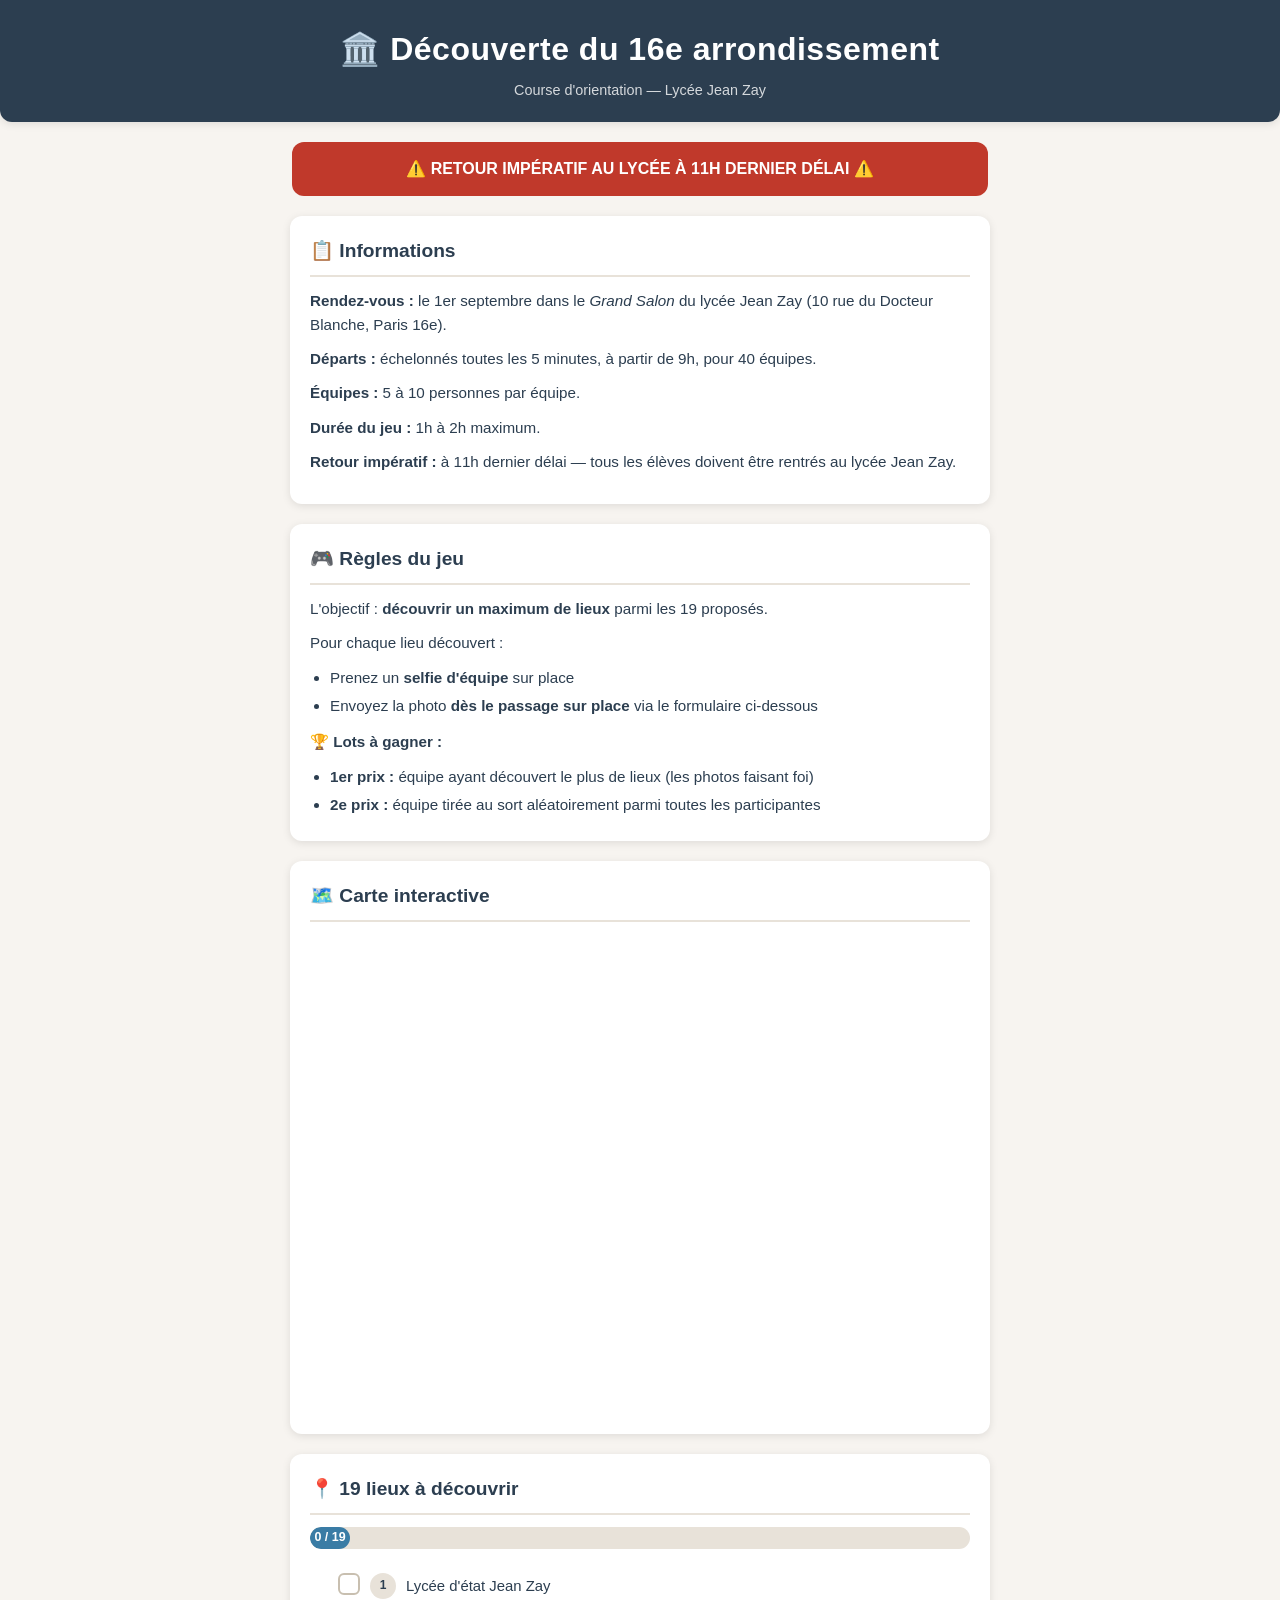
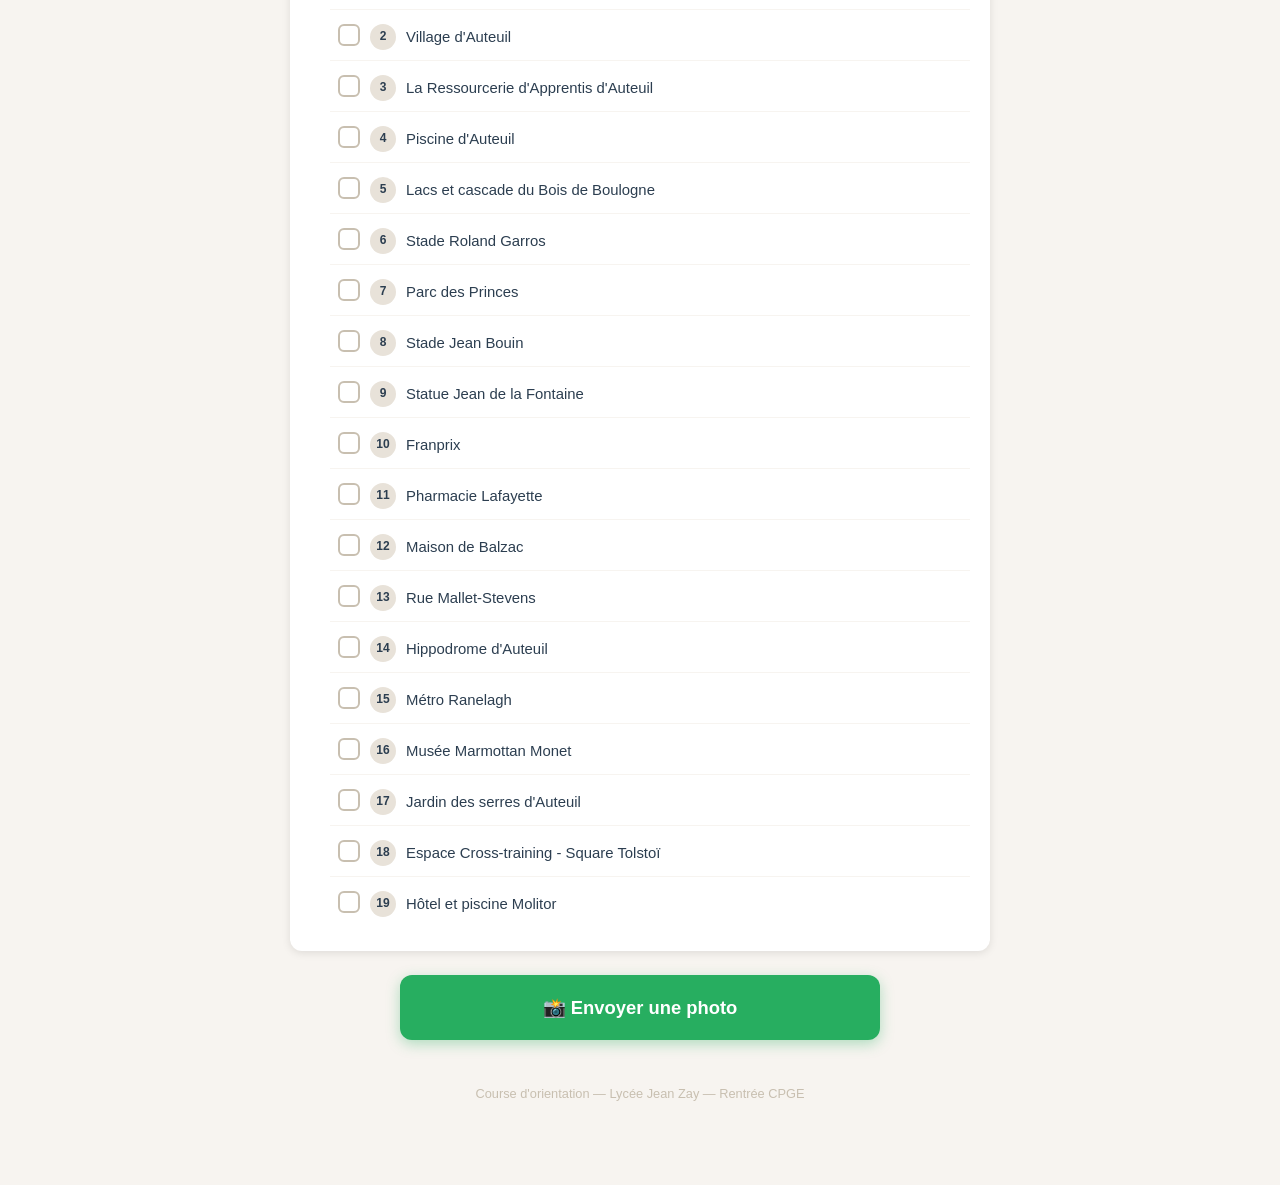
==== index.html @ e7075c22 "Add files via upload" ====
<!DOCTYPE html>
<html lang="fr">
<head>
  <meta charset="UTF-8" />
  <meta name="viewport" content="width=device-width, initial-scale=1.0" />
  <meta name="theme-color" content="#2c3e50" />
  <meta name="description" content="Course d'orientation — Découverte du 16e arrondissement de Paris" />
  <title>Découverte du 16e arrondissement</title>
  <link rel="manifest" href="manifest.json" />
  <link rel="apple-touch-icon" href="icon.png" />
  <style>
    :root {
      --stone: #e8e2d9;
      --stone-light: #f7f4f0;
      --stone-dark: #c8bfb0;
      --blue: #2c3e50;
      --blue-light: #4a6278;
      --accent: #3a7ca5;
      --white: #ffffff;
      --danger: #c0392b;
      --success: #27ae60;
      --shadow: 0 2px 8px rgba(0,0,0,0.10);
      --radius: 12px;
    }
    * { box-sizing: border-box; margin: 0; padding: 0; }
    body {
      font-family: 'Segoe UI', 'Helvetica Neue', Arial, sans-serif;
      background: var(--stone-light);
      color: var(--blue);
      line-height: 1.6;
      padding-bottom: 60px;
    }

    /* ── HEADER ── */
    header {
      background: var(--blue);
      color: var(--white);
      padding: 24px 20px 20px;
      text-align: center;
      border-radius: 0 0 var(--radius) var(--radius);
      box-shadow: var(--shadow);
    }
    header h1 {
      font-size: 1.6rem;
      font-weight: 700;
      letter-spacing: 0.5px;
    }
    header p {
      font-size: 0.9rem;
      opacity: 0.8;
      margin-top: 4px;
    }

    /* ── ALERT BANNER ── */
    .alert {
      background: var(--danger);
      color: var(--white);
      text-align: center;
      font-weight: 700;
      font-size: 1rem;
      padding: 14px 16px;
      margin: 16px 12px;
      border-radius: var(--radius);
      animation: pulse 2s ease-in-out infinite;
    }
    @keyframes pulse {
      0%, 100% { opacity: 1; }
      50% { opacity: 0.85; }
    }

    /* ── SECTIONS ── */
    .section {
      background: var(--white);
      margin: 16px 12px;
      padding: 20px;
      border-radius: var(--radius);
      box-shadow: var(--shadow);
    }
    .section h2 {
      font-size: 1.2rem;
      color: var(--blue);
      margin-bottom: 12px;
      padding-bottom: 8px;
      border-bottom: 2px solid var(--stone);
    }
    .section p { margin-bottom: 10px; font-size: 0.95rem; }
    .section ul { padding-left: 20px; }
    .section ul li { margin-bottom: 4px; font-size: 0.95rem; }

    /* ── MAP ── */
    .map-container {
      width: 100%;
      border-radius: var(--radius);
      overflow: hidden;
      margin-top: 4px;
    }
    .map-container iframe {
      width: 100%;
      height: 400px;
      border: none;
      display: block;
    }

    /* ── CHECKLIST ── */
    .progress-bar-wrap {
      background: var(--stone);
      border-radius: 20px;
      height: 22px;
      margin-bottom: 14px;
      overflow: hidden;
    }
    .progress-bar-fill {
      background: var(--accent);
      height: 100%;
      border-radius: 20px;
      transition: width 0.4s ease;
      display: flex;
      align-items: center;
      justify-content: center;
      color: var(--white);
      font-size: 0.78rem;
      font-weight: 700;
      min-width: 40px;
    }
    .lieux-list {
      list-style: none;
      padding: 0;
    }
    .lieux-list li {
      display: flex;
      align-items: flex-start;
      gap: 10px;
      padding: 10px 8px;
      border-bottom: 1px solid var(--stone-light);
      cursor: pointer;
      transition: background 0.15s;
    }
    .lieux-list li:last-child { border-bottom: none; }
    .lieux-list li:hover { background: var(--stone-light); }
    .lieux-list li.checked span {
      text-decoration: line-through;
      color: #888;
    }
    .lieux-list li.checked .lieu-num {
      background: var(--accent);
      color: var(--white);
    }
    .lieu-checkbox {
      width: 22px;
      height: 22px;
      border-radius: 6px;
      border: 2px solid var(--stone-dark);
      flex-shrink: 0;
      display: flex;
      align-items: center;
      justify-content: center;
      font-size: 14px;
      background: var(--white);
      transition: all 0.15s;
    }
    .lieux-list li.checked .lieu-checkbox {
      background: var(--accent);
      border-color: var(--accent);
      color: var(--white);
    }
    .lieu-num {
      width: 26px;
      height: 26px;
      border-radius: 50%;
      background: var(--stone);
      color: var(--blue);
      font-size: 0.75rem;
      font-weight: 700;
      display: flex;
      align-items: center;
      justify-content: center;
      flex-shrink: 0;
      transition: all 0.15s;
    }
    .lieu-name {
      font-size: 0.93rem;
      line-height: 1.4;
      padding-top: 3px;
    }

    /* ── BOUTON ENVOI PHOTO ── */
    .btn-photo {
      display: block;
      width: 100%;
      max-width: 480px;
      margin: 24px auto;
      padding: 18px 24px;
      background: var(--success);
      color: var(--white);
      font-size: 1.15rem;
      font-weight: 700;
      border: none;
      border-radius: var(--radius);
      cursor: pointer;
      text-align: center;
      text-decoration: none;
      box-shadow: 0 4px 14px rgba(39, 174, 96, 0.35);
      transition: transform 0.15s, box-shadow 0.15s;
    }
    .btn-photo:hover {
      transform: translateY(-2px);
      box-shadow: 0 6px 18px rgba(39, 174, 96, 0.45);
    }
    .btn-photo:active { transform: translateY(0); }

    /* ── PWA INSTALL ── */
    #installBanner {
      display: none;
      background: var(--blue);
      color: var(--white);
      text-align: center;
      padding: 16px 20px;
      margin: 0 12px 16px;
      border-radius: var(--radius);
    }
    #installBanner p { font-size: 0.9rem; margin-bottom: 10px; }
    #installBtn {
      background: var(--accent);
      color: var(--white);
      border: none;
      padding: 10px 24px;
      border-radius: 8px;
      font-size: 0.95rem;
      font-weight: 600;
      cursor: pointer;
    }
    #dismissBtn {
      background: none;
      border: 1px solid rgba(255,255,255,0.4);
      color: rgba(255,255,255,0.8);
      padding: 10px 16px;
      border-radius: 8px;
      font-size: 0.85rem;
      cursor: pointer;
      margin-left: 8px;
    }

    /* ── FOOTER ── */
    footer {
      text-align: center;
      padding: 20px;
      font-size: 0.8rem;
      color: var(--stone-dark);
    }

    /* ── RESPONSIVE ── */
    @media (min-width: 600px) {
      header h1 { font-size: 2rem; }
      .map-container iframe { height: 480px; }
      .section { margin: 20px auto; max-width: 700px; }
      .alert { max-width: 696px; margin: 20px auto; }
      #installBanner { max-width: 696px; margin: 0 auto 20px; }
    }
  </style>
</head>
<body>

  <!-- HEADER -->
  <header>
    <h1>🏛️ Découverte du 16e arrondissement</h1>
    <p>Course d'orientation — Lycée Jean Zay</p>
  </header>

  <!-- ALERTE RETOUR -->
  <div class="alert">
    ⚠️ RETOUR IMPÉRATIF AU LYCÉE À 11H DERNIER DÉLAI ⚠️
  </div>

  <!-- INFORMATIONS -->
  <section class="section" id="infos">
    <h2>📋 Informations</h2>
    <p><strong>Rendez-vous :</strong> le 1er septembre dans le <em>Grand Salon</em> du lycée Jean Zay (10 rue du Docteur Blanche, Paris 16e).</p>
    <p><strong>Départs :</strong> échelonnés toutes les 5 minutes, à partir de 9h, pour 40 équipes.</p>
    <p><strong>Équipes :</strong> 5 à 10 personnes par équipe.</p>
    <p><strong>Durée du jeu :</strong> 1h à 2h maximum.</p>
    <p><strong>Retour impératif :</strong> à 11h dernier délai — tous les élèves doivent être rentrés au lycée Jean Zay.</p>
  </section>

  <!-- RÈGLES DU JEU -->
  <section class="section" id="regles">
    <h2>🎮 Règles du jeu</h2>
    <p>L'objectif : <strong>découvrir un maximum de lieux</strong> parmi les 19 proposés.</p>
    <p>Pour chaque lieu découvert :</p>
    <ul>
      <li>Prenez un <strong>selfie d'équipe</strong> sur place</li>
      <li>Envoyez la photo <strong>dès le passage sur place</strong> via le formulaire ci-dessous</li>
    </ul>
    <p style="margin-top:12px"><strong>🏆 Lots à gagner :</strong></p>
    <ul>
      <li><strong>1er prix :</strong> équipe ayant découvert le plus de lieux (les photos faisant foi)</li>
      <li><strong>2e prix :</strong> équipe tirée au sort aléatoirement parmi toutes les participantes</li>
    </ul>
  </section>

  <!-- CARTE INTERACTIVE -->
  <section class="section" id="carte">
    <h2>🗺️ Carte interactive</h2>
    <div class="map-container">
      <iframe
        src="https://www.google.com/maps/d/embed?mid=1vlNQYWHdgVHWTnkunxycut_ygynVxM8&ehbc=2E312F"
        loading="lazy"
        referrerpolicy="no-referrer-when-downgrade"
        title="Carte des lieux à découvrir dans le 16e arrondissement">
      </iframe>
    </div>
  </section>

  <!-- LISTE DES 19 LIEUX -->
  <section class="section" id="lieux">
    <h2>📍 19 lieux à découvrir</h2>
    <div class="progress-bar-wrap">
      <div class="progress-bar-fill" id="progressFill">0 / 19</div>
    </div>
    <ul class="lieux-list" id="lieuxList">
    </ul>
  </section>

  <!-- BOUTON ENVOI PHOTO -->
  <a class="btn-photo"
     href="https://forms.gle/akBav1dUErtmUffG8"
     target="_blank"
     rel="noopener noreferrer">
    📸 Envoyer une photo
  </a>

  <!-- BANNER INSTALLATION PWA -->
  <div id="installBanner">
    <p>📱 Installez cette application pour un accès rapide sur votre téléphone !</p>
    <button id="installBtn">Installer l'application</button>
    <button id="dismissBtn">Plus tard</button>
  </div>

  <!-- FOOTER -->
  <footer>
    Course d'orientation — Lycée Jean Zay — Rentrée CPGE
  </footer>

  <script>
    /* ── LISTE DES 19 LIEUX ── */
    const LIEUX = [
      "Lycée d'état Jean Zay",
      "Village d'Auteuil",
      "La Ressourcerie d'Apprentis d'Auteuil",
      "Piscine d'Auteuil",
      "Lacs et cascade du Bois de Boulogne",
      "Stade Roland Garros",
      "Parc des Princes",
      "Stade Jean Bouin",
      "Statue Jean de la Fontaine",
      "Franprix",
      "Pharmacie Lafayette",
      "Maison de Balzac",
      "Rue Mallet-Stevens",
      "Hippodrome d'Auteuil",
      "Métro Ranelagh",
      "Musée Marmottan Monet",
      "Jardin des serres d'Auteuil",
      "Espace Cross‑training - Square Tolstoï",
      "Hôtel et piscine Molitor"
    ];

    const STORAGE_KEY = "decouverte16e_checked";
    const MAX_LIEUX = LIEUX.length;

    /* ── RENDU INITIAL ── */
    function loadState() {
      let state;
      try { state = JSON.parse(localStorage.getItem(STORAGE_KEY) || "[]"); }
      catch { state = []; }
      if (!Array.isArray(state)) state = [];
      // s'assurer que le tableau a la bonne taille
      while (state.length < MAX_LIEUX) state.push(false);
      return state;
    }

    function saveState(state) {
      localStorage.setItem(STORAGE_KEY, JSON.stringify(state));
    }

    function renderList(state) {
      const list = document.getElementById("lieuxList");
      list.innerHTML = "";
      LIEUX.forEach((nom, i) => {
        const li = document.createElement("li");
        if (state[i]) li.classList.add("checked");
        li.innerHTML =
          `<div class="lieu-checkbox">${state[i] ? "✔" : ""}</div>` +
          `<div class="lieu-num">${i + 1}</div>` +
          `<span class="lieu-name">${nom}</span>`;
        li.addEventListener("click", () => toggleItem(i, state));
        list.appendChild(li);
      });
      updateProgress(state);
    }

    function toggleItem(index, state) {
      state[index] = !state[index];
      saveState(state);
      renderList(state);
    }

    function updateProgress(state) {
      const done = state.filter(Boolean).length;
      const pct  = (done / MAX_LIEUX * 100).toFixed(0);
      const fill = document.getElementById("progressFill");
      fill.style.width = pct + "%";
      fill.textContent  = done + " / " + MAX_LIEUX;
    }

    /* ── INIT ── */
    const state = loadState();
    renderList(state);

    /* ── SERVICE WORKER ── */
    if ("serviceWorker" in navigator) {
      navigator.serviceWorker
        .register("service-worker.js")
        .then(() => console.log("SW registered"))
        .catch(err => console.warn("SW registration failed:", err));
    }

    /* ── PWA INSTALL PROMPT ── */
    let deferredPrompt = null;
    const installBanner = document.getElementById("installBanner");
    const installBtn    = document.getElementById("installBtn");
    const dismissBtn    = document.getElementById("dismissBtn");

    window.addEventListener("beforeinstallprompt", (e) => {
      e.preventDefault();
      deferredPrompt = e;
      const dismissed = localStorage.getItem("pwa_install_dismissed");
      if (!dismissed) installBanner.style.display = "block";
    });

    installBtn.addEventListener("click", async () => {
      installBanner.style.display = "none";
      if (!deferredPrompt) return;
      deferredPrompt.prompt();
      const { outcome } = await deferredPrompt.userChoice;
      deferredPrompt = null;
    });

    dismissBtn.addEventListener("click", () => {
      installBanner.style.display = "none";
      localStorage.setItem("pwa_install_dismissed", "1");
    });

    window.addEventListener("appinstalled", () => {
      installBanner.style.display = "none";
      deferredPrompt = null;
    });
  </script>
</body>
</html>
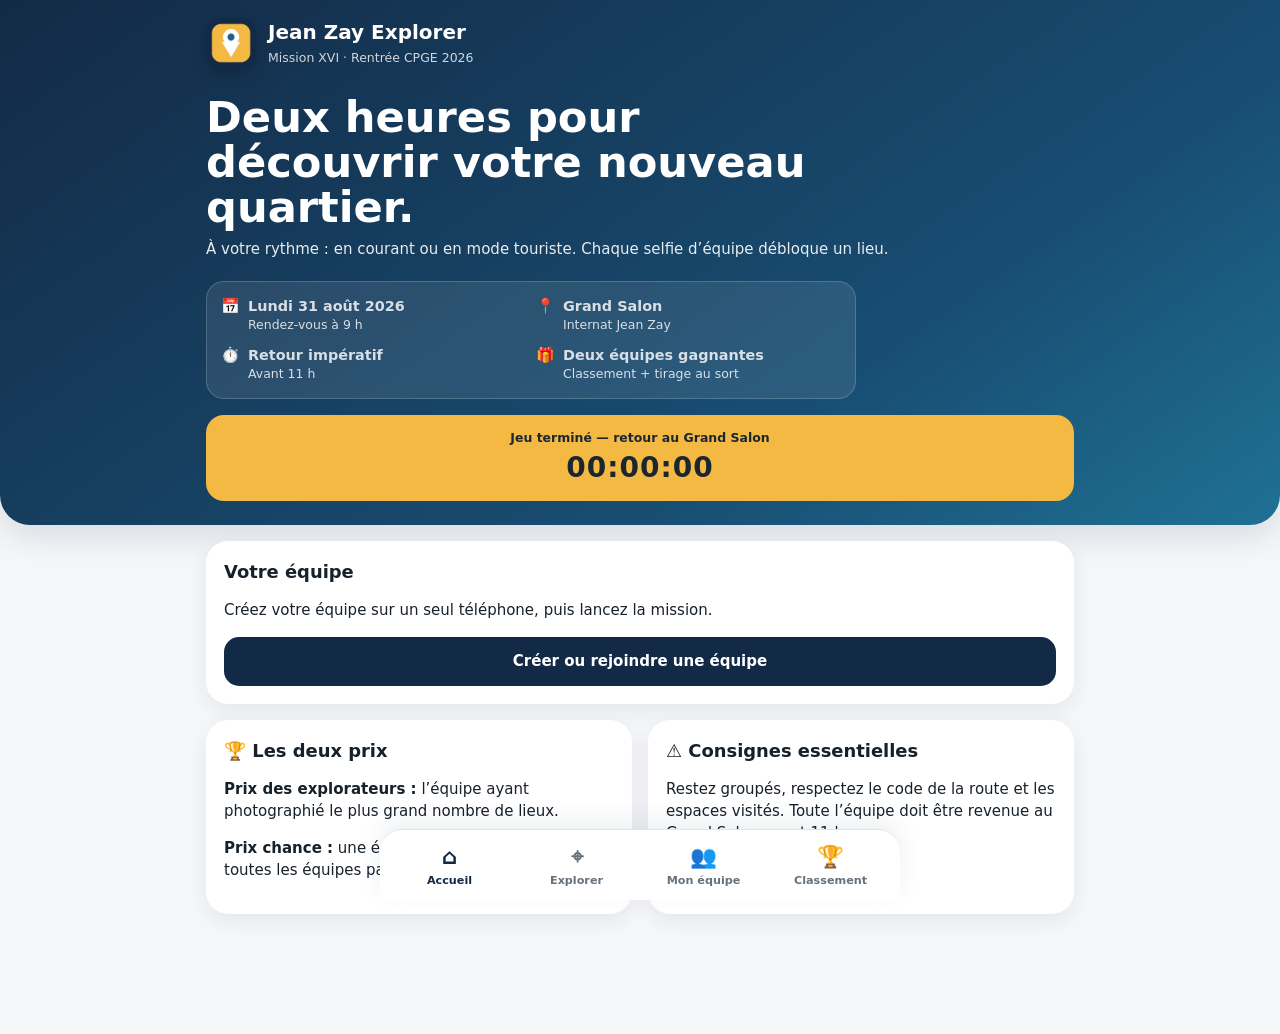
==== commit 55aea83b: "Add files via upload" ====
--- a/index.html
+++ b/index.html
@@ -1,459 +1,57 @@
-<!DOCTYPE html>
+<!doctype html>
 <html lang="fr">
 <head>
-  <meta charset="UTF-8" />
-  <meta name="viewport" content="width=device-width, initial-scale=1.0" />
-  <meta name="theme-color" content="#2c3e50" />
-  <meta name="description" content="Course d'orientation — Découverte du 16e arrondissement de Paris" />
-  <title>Découverte du 16e arrondissement</title>
-  <link rel="manifest" href="manifest.json" />
-  <link rel="apple-touch-icon" href="icon.png" />
-  <style>
-    :root {
-      --stone: #e8e2d9;
-      --stone-light: #f7f4f0;
-      --stone-dark: #c8bfb0;
-      --blue: #2c3e50;
-      --blue-light: #4a6278;
-      --accent: #3a7ca5;
-      --white: #ffffff;
-      --danger: #c0392b;
-      --success: #27ae60;
-      --shadow: 0 2px 8px rgba(0,0,0,0.10);
-      --radius: 12px;
-    }
-    * { box-sizing: border-box; margin: 0; padding: 0; }
-    body {
-      font-family: 'Segoe UI', 'Helvetica Neue', Arial, sans-serif;
-      background: var(--stone-light);
-      color: var(--blue);
-      line-height: 1.6;
-      padding-bottom: 60px;
-    }
-
-    /* ── HEADER ── */
-    header {
-      background: var(--blue);
-      color: var(--white);
-      padding: 24px 20px 20px;
-      text-align: center;
-      border-radius: 0 0 var(--radius) var(--radius);
-      box-shadow: var(--shadow);
-    }
-    header h1 {
-      font-size: 1.6rem;
-      font-weight: 700;
-      letter-spacing: 0.5px;
-    }
-    header p {
-      font-size: 0.9rem;
-      opacity: 0.8;
-      margin-top: 4px;
-    }
-
-    /* ── ALERT BANNER ── */
-    .alert {
-      background: var(--danger);
-      color: var(--white);
-      text-align: center;
-      font-weight: 700;
-      font-size: 1rem;
-      padding: 14px 16px;
-      margin: 16px 12px;
-      border-radius: var(--radius);
-      animation: pulse 2s ease-in-out infinite;
-    }
-    @keyframes pulse {
-      0%, 100% { opacity: 1; }
-      50% { opacity: 0.85; }
-    }
-
-    /* ── SECTIONS ── */
-    .section {
-      background: var(--white);
-      margin: 16px 12px;
-      padding: 20px;
-      border-radius: var(--radius);
-      box-shadow: var(--shadow);
-    }
-    .section h2 {
-      font-size: 1.2rem;
-      color: var(--blue);
-      margin-bottom: 12px;
-      padding-bottom: 8px;
-      border-bottom: 2px solid var(--stone);
-    }
-    .section p { margin-bottom: 10px; font-size: 0.95rem; }
-    .section ul { padding-left: 20px; }
-    .section ul li { margin-bottom: 4px; font-size: 0.95rem; }
-
-    /* ── MAP ── */
-    .map-container {
-      width: 100%;
-      border-radius: var(--radius);
-      overflow: hidden;
-      margin-top: 4px;
-    }
-    .map-container iframe {
-      width: 100%;
-      height: 400px;
-      border: none;
-      display: block;
-    }
-
-    /* ── CHECKLIST ── */
-    .progress-bar-wrap {
-      background: var(--stone);
-      border-radius: 20px;
-      height: 22px;
-      margin-bottom: 14px;
-      overflow: hidden;
-    }
-    .progress-bar-fill {
-      background: var(--accent);
-      height: 100%;
-      border-radius: 20px;
-      transition: width 0.4s ease;
-      display: flex;
-      align-items: center;
-      justify-content: center;
-      color: var(--white);
-      font-size: 0.78rem;
-      font-weight: 700;
-      min-width: 40px;
-    }
-    .lieux-list {
-      list-style: none;
-      padding: 0;
-    }
-    .lieux-list li {
-      display: flex;
-      align-items: flex-start;
-      gap: 10px;
-      padding: 10px 8px;
-      border-bottom: 1px solid var(--stone-light);
-      cursor: pointer;
-      transition: background 0.15s;
-    }
-    .lieux-list li:last-child { border-bottom: none; }
-    .lieux-list li:hover { background: var(--stone-light); }
-    .lieux-list li.checked span {
-      text-decoration: line-through;
-      color: #888;
-    }
-    .lieux-list li.checked .lieu-num {
-      background: var(--accent);
-      color: var(--white);
-    }
-    .lieu-checkbox {
-      width: 22px;
-      height: 22px;
-      border-radius: 6px;
-      border: 2px solid var(--stone-dark);
-      flex-shrink: 0;
-      display: flex;
-      align-items: center;
-      justify-content: center;
-      font-size: 14px;
-      background: var(--white);
-      transition: all 0.15s;
-    }
-    .lieux-list li.checked .lieu-checkbox {
-      background: var(--accent);
-      border-color: var(--accent);
-      color: var(--white);
-    }
-    .lieu-num {
-      width: 26px;
-      height: 26px;
-      border-radius: 50%;
-      background: var(--stone);
-      color: var(--blue);
-      font-size: 0.75rem;
-      font-weight: 700;
-      display: flex;
-      align-items: center;
-      justify-content: center;
-      flex-shrink: 0;
-      transition: all 0.15s;
-    }
-    .lieu-name {
-      font-size: 0.93rem;
-      line-height: 1.4;
-      padding-top: 3px;
-    }
-
-    /* ── BOUTON ENVOI PHOTO ── */
-    .btn-photo {
-      display: block;
-      width: 100%;
-      max-width: 480px;
-      margin: 24px auto;
-      padding: 18px 24px;
-      background: var(--success);
-      color: var(--white);
-      font-size: 1.15rem;
-      font-weight: 700;
-      border: none;
-      border-radius: var(--radius);
-      cursor: pointer;
-      text-align: center;
-      text-decoration: none;
-      box-shadow: 0 4px 14px rgba(39, 174, 96, 0.35);
-      transition: transform 0.15s, box-shadow 0.15s;
-    }
-    .btn-photo:hover {
-      transform: translateY(-2px);
-      box-shadow: 0 6px 18px rgba(39, 174, 96, 0.45);
-    }
-    .btn-photo:active { transform: translateY(0); }
-
-    /* ── PWA INSTALL ── */
-    #installBanner {
-      display: none;
-      background: var(--blue);
-      color: var(--white);
-      text-align: center;
-      padding: 16px 20px;
-      margin: 0 12px 16px;
-      border-radius: var(--radius);
-    }
-    #installBanner p { font-size: 0.9rem; margin-bottom: 10px; }
-    #installBtn {
-      background: var(--accent);
-      color: var(--white);
-      border: none;
-      padding: 10px 24px;
-      border-radius: 8px;
-      font-size: 0.95rem;
-      font-weight: 600;
-      cursor: pointer;
-    }
-    #dismissBtn {
-      background: none;
-      border: 1px solid rgba(255,255,255,0.4);
-      color: rgba(255,255,255,0.8);
-      padding: 10px 16px;
-      border-radius: 8px;
-      font-size: 0.85rem;
-      cursor: pointer;
-      margin-left: 8px;
-    }
-
-    /* ── FOOTER ── */
-    footer {
-      text-align: center;
-      padding: 20px;
-      font-size: 0.8rem;
-      color: var(--stone-dark);
-    }
-
-    /* ── RESPONSIVE ── */
-    @media (min-width: 600px) {
-      header h1 { font-size: 2rem; }
-      .map-container iframe { height: 480px; }
-      .section { margin: 20px auto; max-width: 700px; }
-      .alert { max-width: 696px; margin: 20px auto; }
-      #installBanner { max-width: 696px; margin: 0 auto 20px; }
-    }
-  </style>
-</head>
+<meta charset="utf-8"><meta name="viewport" content="width=device-width,initial-scale=1,viewport-fit=cover">
+<meta name="theme-color" content="#132a46"><meta name="description" content="Jean Zay Explorer — découverte ludique du 16e arrondissement">
+<link rel="manifest" href="manifest.json"><link rel="apple-touch-icon" href="icon-512.png">
+<title>Jean Zay Explorer</title>
+<style>
+:root{--navy:#132a46;--blue:#1f5f8b;--sky:#e9f5fb;--gold:#f4b942;--coral:#ef6f5e;--green:#28a879;--ink:#17212b;--muted:#65717d;--paper:#f6f7f9;--white:#fff;--line:#dfe5eb;--shadow:0 12px 35px rgba(19,42,70,.13);--r:22px}*{box-sizing:border-box}html{scroll-behavior:smooth}body{margin:0;background:var(--paper);color:var(--ink);font:15px/1.45 system-ui,-apple-system,BlinkMacSystemFont,"Segoe UI",sans-serif;padding-bottom:88px}button,input,select{font:inherit}button{cursor:pointer}.hero{background:linear-gradient(145deg,var(--navy),#184d72 68%,#1f7194);color:#fff;padding:calc(18px + env(safe-area-inset-top)) 18px 24px;border-radius:0 0 30px 30px;box-shadow:var(--shadow)}.brand{display:flex;align-items:center;gap:12px}.brand img{width:50px;height:50px;border-radius:15px;box-shadow:0 6px 16px #0003}.brand h1{font-size:1.25rem;margin:0}.brand small{opacity:.8}.hero h2{font-size:2rem;line-height:1.05;margin:26px 0 8px;max-width:600px}.hero p{margin:0;opacity:.9}.event{margin-top:20px;background:#ffffff17;border:1px solid #ffffff2d;border-radius:18px;padding:14px;display:grid;grid-template-columns:1fr 1fr;gap:10px}.event div{display:flex;gap:8px;align-items:flex-start}.event b{display:block;font-size:.9rem}.event span{font-size:.78rem;opacity:.82}.countdown{margin:16px 0 0;background:var(--gold);color:#1c2630;border-radius:18px;padding:12px 16px;text-align:center}.countdown strong{display:block;font-size:1.75rem;letter-spacing:1px}.countdown small{font-weight:700}.wrap{max-width:900px;margin:auto;padding:16px}.card{background:var(--white);border-radius:var(--r);box-shadow:0 7px 22px rgba(19,42,70,.08);padding:18px;margin:0 0 16px}.card h3{margin:0 0 12px;font-size:1.12rem}.grid2{display:grid;grid-template-columns:1fr 1fr;gap:10px}.stat{background:var(--sky);border-radius:17px;padding:13px}.stat b{display:block;font-size:1.45rem;color:var(--navy)}.stat span{font-size:.78rem;color:var(--muted)}.primary,.secondary,.danger{border:0;border-radius:15px;padding:14px 17px;font-weight:800}.primary{background:var(--navy);color:#fff}.secondary{background:var(--sky);color:var(--navy)}.danger{background:#fff0ed;color:#b43d31}.wide{width:100%}.actions{display:grid;grid-template-columns:1fr 1fr;gap:10px;margin-top:13px}.progress{height:12px;background:#e8edf1;border-radius:999px;overflow:hidden}.progress span{display:block;height:100%;background:linear-gradient(90deg,var(--green),#63c59d);width:0;transition:.3s}.mode-pill{display:inline-flex;padding:5px 9px;background:#ffffff20;border-radius:999px;font-size:.75rem;font-weight:800}.section-title{display:flex;justify-content:space-between;align-items:end;margin:6px 2px 12px}.section-title h2{margin:0;font-size:1.35rem}.section-title span{color:var(--muted);font-size:.82rem}.filters{display:flex;gap:8px;overflow:auto;padding-bottom:8px}.chip{border:1px solid var(--line);background:#fff;border-radius:999px;padding:8px 12px;white-space:nowrap}.chip.active{background:var(--navy);color:#fff;border-color:var(--navy)}.place{background:#fff;border-radius:19px;padding:14px;margin-bottom:10px;border:1px solid #edf0f3;display:grid;grid-template-columns:44px 1fr auto;gap:11px;align-items:center}.place.done{border-color:#97d9bf;background:#f4fcf8}.place .emoji{width:44px;height:44px;border-radius:14px;background:var(--sky);display:grid;place-items:center;font-size:1.4rem}.place h4{margin:0 0 3px}.place p{margin:0;color:var(--muted);font-size:.8rem}.place .status{font-size:.72rem;font-weight:800;color:var(--green)}.place button{border:0;background:var(--navy);color:#fff;border-radius:12px;padding:9px 11px;font-weight:800}.map{width:100%;height:340px;border:0;border-radius:18px}.ranking{counter-reset:rank}.rank{display:grid;grid-template-columns:34px 1fr auto;gap:10px;align-items:center;padding:11px 0;border-bottom:1px solid var(--line)}.rank:before{counter-increment:rank;content:counter(rank);display:grid;place-items:center;width:30px;height:30px;border-radius:50%;background:var(--sky);font-weight:900}.rank:nth-child(1):before{content:'🥇';background:#fff2c9}.rank:nth-child(2):before{content:'🥈'}.rank:nth-child(3):before{content:'🥉'}.rank b{display:block}.rank span{font-size:.78rem;color:var(--muted)}.rank strong{color:var(--navy)}.nav{position:fixed;z-index:30;bottom:0;left:0;right:0;background:#fff;border-top:1px solid var(--line);display:grid;grid-template-columns:repeat(4,1fr);padding:7px 6px calc(7px + env(safe-area-inset-bottom));box-shadow:0 -8px 25px #142a4612}.nav button{border:0;background:none;color:var(--muted);font-size:.7rem;font-weight:800;padding:4px}.nav button i{display:block;font-style:normal;font-size:1.35rem}.nav button.active{color:var(--navy)}.page{display:none}.page.active{display:block}.modal{position:fixed;z-index:50;inset:0;background:#071627bb;padding:20px;display:none;align-items:center;justify-content:center}.modal.open{display:flex}.modal-box{background:#fff;border-radius:24px;padding:20px;width:min(100%,520px);max-height:90vh;overflow:auto}.modal-box h3{margin-top:0}.field{margin-bottom:13px}.field label{display:block;font-weight:800;margin-bottom:6px}.field input,.field select{width:100%;border:1px solid var(--line);border-radius:13px;padding:13px;background:#fff}.mode-select{display:grid;grid-template-columns:1fr 1fr;gap:10px}.mode-option{border:2px solid var(--line);border-radius:16px;padding:13px;text-align:center}.mode-option.selected{border-color:var(--blue);background:var(--sky)}.preview{width:100%;max-height:240px;object-fit:cover;border-radius:16px;display:none;margin:10px 0}.notice{background:#fff8dc;border-left:4px solid var(--gold);padding:11px;border-radius:10px;font-size:.82rem}.toast{position:fixed;z-index:80;left:50%;bottom:94px;transform:translateX(-50%) translateY(20px);background:var(--navy);color:#fff;padding:12px 18px;border-radius:999px;opacity:0;pointer-events:none;transition:.25s;white-space:nowrap}.toast.show{opacity:1;transform:translateX(-50%) translateY(0)}.hidden{display:none!important}.admin-row{display:grid;grid-template-columns:1fr auto;gap:8px;padding:10px 0;border-bottom:1px solid var(--line)}.admin-row small{display:block;color:var(--muted)}@media(min-width:720px){.hero{padding-left:calc((100vw - 900px)/2 + 16px);padding-right:calc((100vw - 900px)/2 + 16px)}.hero h2{font-size:2.7rem}.event{max-width:650px}.desktop-columns{display:grid;grid-template-columns:1fr 1fr;gap:16px}.nav{left:50%;right:auto;transform:translateX(-50%);width:520px;border-radius:22px 22px 0 0}}
+</style></head>
 <body>
-
-  <!-- HEADER -->
-  <header>
-    <h1>🏛️ Découverte du 16e arrondissement</h1>
-    <p>Course d'orientation — Lycée Jean Zay</p>
-  </header>
-
-  <!-- ALERTE RETOUR -->
-  <div class="alert">
-    ⚠️ RETOUR IMPÉRATIF AU LYCÉE À 11H DERNIER DÉLAI ⚠️
-  </div>
-
-  <!-- INFORMATIONS -->
-  <section class="section" id="infos">
-    <h2>📋 Informations</h2>
-    <p><strong>Rendez-vous :</strong> le 1er septembre dans le <em>Grand Salon</em> du lycée Jean Zay (10 rue du Docteur Blanche, Paris 16e).</p>
-    <p><strong>Départs :</strong> échelonnés toutes les 5 minutes, à partir de 9h, pour 40 équipes.</p>
-    <p><strong>Équipes :</strong> 5 à 10 personnes par équipe.</p>
-    <p><strong>Durée du jeu :</strong> 1h à 2h maximum.</p>
-    <p><strong>Retour impératif :</strong> à 11h dernier délai — tous les élèves doivent être rentrés au lycée Jean Zay.</p>
-  </section>
-
-  <!-- RÈGLES DU JEU -->
-  <section class="section" id="regles">
-    <h2>🎮 Règles du jeu</h2>
-    <p>L'objectif : <strong>découvrir un maximum de lieux</strong> parmi les 19 proposés.</p>
-    <p>Pour chaque lieu découvert :</p>
-    <ul>
-      <li>Prenez un <strong>selfie d'équipe</strong> sur place</li>
-      <li>Envoyez la photo <strong>dès le passage sur place</strong> via le formulaire ci-dessous</li>
-    </ul>
-    <p style="margin-top:12px"><strong>🏆 Lots à gagner :</strong></p>
-    <ul>
-      <li><strong>1er prix :</strong> équipe ayant découvert le plus de lieux (les photos faisant foi)</li>
-      <li><strong>2e prix :</strong> équipe tirée au sort aléatoirement parmi toutes les participantes</li>
-    </ul>
-  </section>
-
-  <!-- CARTE INTERACTIVE -->
-  <section class="section" id="carte">
-    <h2>🗺️ Carte interactive</h2>
-    <div class="map-container">
-      <iframe
-        src="https://www.google.com/maps/d/embed?mid=1vlNQYWHdgVHWTnkunxycut_ygynVxM8&ehbc=2E312F"
-        loading="lazy"
-        referrerpolicy="no-referrer-when-downgrade"
-        title="Carte des lieux à découvrir dans le 16e arrondissement">
-      </iframe>
-    </div>
-  </section>
-
-  <!-- LISTE DES 19 LIEUX -->
-  <section class="section" id="lieux">
-    <h2>📍 19 lieux à découvrir</h2>
-    <div class="progress-bar-wrap">
-      <div class="progress-bar-fill" id="progressFill">0 / 19</div>
-    </div>
-    <ul class="lieux-list" id="lieuxList">
-    </ul>
-  </section>
-
-  <!-- BOUTON ENVOI PHOTO -->
-  <a class="btn-photo"
-     href="https://forms.gle/akBav1dUErtmUffG8"
-     target="_blank"
-     rel="noopener noreferrer">
-    📸 Envoyer une photo
-  </a>
-
-  <!-- BANNER INSTALLATION PWA -->
-  <div id="installBanner">
-    <p>📱 Installez cette application pour un accès rapide sur votre téléphone !</p>
-    <button id="installBtn">Installer l'application</button>
-    <button id="dismissBtn">Plus tard</button>
-  </div>
-
-  <!-- FOOTER -->
-  <footer>
-    Course d'orientation — Lycée Jean Zay — Rentrée CPGE
-  </footer>
-
-  <script>
-    /* ── LISTE DES 19 LIEUX ── */
-    const LIEUX = [
-      "Lycée d'état Jean Zay",
-      "Village d'Auteuil",
-      "La Ressourcerie d'Apprentis d'Auteuil",
-      "Piscine d'Auteuil",
-      "Lacs et cascade du Bois de Boulogne",
-      "Stade Roland Garros",
-      "Parc des Princes",
-      "Stade Jean Bouin",
-      "Statue Jean de la Fontaine",
-      "Franprix",
-      "Pharmacie Lafayette",
-      "Maison de Balzac",
-      "Rue Mallet-Stevens",
-      "Hippodrome d'Auteuil",
-      "Métro Ranelagh",
-      "Musée Marmottan Monet",
-      "Jardin des serres d'Auteuil",
-      "Espace Cross‑training - Square Tolstoï",
-      "Hôtel et piscine Molitor"
-    ];
-
-    const STORAGE_KEY = "decouverte16e_checked";
-    const MAX_LIEUX = LIEUX.length;
-
-    /* ── RENDU INITIAL ── */
-    function loadState() {
-      let state;
-      try { state = JSON.parse(localStorage.getItem(STORAGE_KEY) || "[]"); }
-      catch { state = []; }
-      if (!Array.isArray(state)) state = [];
-      // s'assurer que le tableau a la bonne taille
-      while (state.length < MAX_LIEUX) state.push(false);
-      return state;
-    }
-
-    function saveState(state) {
-      localStorage.setItem(STORAGE_KEY, JSON.stringify(state));
-    }
-
-    function renderList(state) {
-      const list = document.getElementById("lieuxList");
-      list.innerHTML = "";
-      LIEUX.forEach((nom, i) => {
-        const li = document.createElement("li");
-        if (state[i]) li.classList.add("checked");
-        li.innerHTML =
-          `<div class="lieu-checkbox">${state[i] ? "✔" : ""}</div>` +
-          `<div class="lieu-num">${i + 1}</div>` +
-          `<span class="lieu-name">${nom}</span>`;
-        li.addEventListener("click", () => toggleItem(i, state));
-        list.appendChild(li);
-      });
-      updateProgress(state);
-    }
-
-    function toggleItem(index, state) {
-      state[index] = !state[index];
-      saveState(state);
-      renderList(state);
-    }
-
-    function updateProgress(state) {
-      const done = state.filter(Boolean).length;
-      const pct  = (done / MAX_LIEUX * 100).toFixed(0);
-      const fill = document.getElementById("progressFill");
-      fill.style.width = pct + "%";
-      fill.textContent  = done + " / " + MAX_LIEUX;
-    }
-
-    /* ── INIT ── */
-    const state = loadState();
-    renderList(state);
-
-    /* ── SERVICE WORKER ── */
-    if ("serviceWorker" in navigator) {
-      navigator.serviceWorker
-        .register("service-worker.js")
-        .then(() => console.log("SW registered"))
-        .catch(err => console.warn("SW registration failed:", err));
-    }
-
-    /* ── PWA INSTALL PROMPT ── */
-    let deferredPrompt = null;
-    const installBanner = document.getElementById("installBanner");
-    const installBtn    = document.getElementById("installBtn");
-    const dismissBtn    = document.getElementById("dismissBtn");
-
-    window.addEventListener("beforeinstallprompt", (e) => {
-      e.preventDefault();
-      deferredPrompt = e;
-      const dismissed = localStorage.getItem("pwa_install_dismissed");
-      if (!dismissed) installBanner.style.display = "block";
-    });
-
-    installBtn.addEventListener("click", async () => {
-      installBanner.style.display = "none";
-      if (!deferredPrompt) return;
-      deferredPrompt.prompt();
-      const { outcome } = await deferredPrompt.userChoice;
-      deferredPrompt = null;
-    });
-
-    dismissBtn.addEventListener("click", () => {
-      installBanner.style.display = "none";
-      localStorage.setItem("pwa_install_dismissed", "1");
-    });
-
-    window.addEventListener("appinstalled", () => {
-      installBanner.style.display = "none";
-      deferredPrompt = null;
-    });
-  </script>
-</body>
-</html>
+<header class="hero"><div class="brand"><img src="icon-512.png" alt=""><div><h1>Jean Zay Explorer</h1><small>Mission XVI · Rentrée CPGE 2026</small></div></div><h2>Deux heures pour découvrir votre nouveau quartier.</h2><p>À votre rythme : en courant ou en mode touriste. Chaque selfie d’équipe débloque un lieu.</p><div class="event"><div>📅 <span><b>Lundi 31 août 2026</b>Rendez-vous à 9 h</span></div><div>📍 <span><b>Grand Salon</b>Internat Jean Zay</span></div><div>⏱️ <span><b>Retour impératif</b>Avant 11 h</span></div><div>🎁 <span><b>Deux équipes gagnantes</b>Classement + tirage au sort</span></div></div><div class="countdown"><small id="timerLabel">Temps avant le rendez-vous</small><strong id="timer">--:--:--</strong></div></header>
+<main class="wrap">
+<section id="home" class="page active"><div class="card" id="teamCard"><h3>Votre équipe</h3><div id="noTeam"><p>Créez votre équipe sur un seul téléphone, puis lancez la mission.</p><button class="primary wide" onclick="openTeam()">Créer ou rejoindre une équipe</button></div><div id="hasTeam" class="hidden"><div style="display:flex;justify-content:space-between;align-items:center"><div><b id="teamName" style="font-size:1.25rem"></b><br><span class="mode-pill" id="teamMode"></span></div><button class="secondary" onclick="openTeam()">Modifier</button></div><div class="grid2" style="margin-top:14px"><div class="stat"><b id="placesCount">0</b><span>Lieux découverts</span></div><div class="stat"><b id="distance">0,00 km</b><span>Distance parcourue</span></div></div><div style="margin-top:14px"><div style="display:flex;justify-content:space-between;font-size:.8rem;margin-bottom:6px"><b>Progression</b><span id="progressText">0 / 18</span></div><div class="progress"><span id="progressFill"></span></div></div><div class="actions"><button class="primary" onclick="go('explore')">📍 Explorer</button><button class="secondary" id="trackBtn" onclick="toggleTracking()">▶ Suivre la distance</button></div><button class="danger wide" style="margin-top:10px" onclick="returnTeam()">🏁 Signaler notre retour au Grand Salon</button></div></div>
+<div class="desktop-columns"><div class="card"><h3>🏆 Les deux prix</h3><p><b>Prix des explorateurs :</b> l’équipe ayant photographié le plus grand nombre de lieux.</p><p><b>Prix chance :</b> une équipe tirée au sort parmi toutes les équipes participantes.</p></div><div class="card"><h3>⚠️ Consignes essentielles</h3><p>Restez groupés, respectez le code de la route et les espaces visités. Toute l’équipe doit être revenue au Grand Salon avant 11 h.</p></div></div></section>
+<section id="explore" class="page"><div class="section-title"><div><h2>Explorer</h2><span>18 découvertes autour de Jean Zay</span></div></div><div class="filters" id="filters"></div><div class="card" style="padding:8px"><iframe class="map" src="https://www.google.com/maps/d/embed?mid=1vlNQYWHdgVHWTnkunxycut_ygynVxM8&ehbc=2E312F" loading="lazy" title="Carte"></iframe></div><div id="places"></div></section>
+<section id="team" class="page"><div class="section-title"><div><h2>Mon équipe</h2><span>Vos preuves et votre progression</span></div></div><div class="card"><div class="grid2"><div class="stat"><b id="teamPlaces">0</b><span>Photos envoyées</span></div><div class="stat"><b id="teamPending">0</b><span>En attente</span></div></div><div id="submissions" style="margin-top:14px"></div></div><div class="card"><h3>Suivi de distance</h3><p>Le calcul utilise la géolocalisation du téléphone et reste approximatif. Il fonctionne mieux en extérieur avec l’écran déverrouillé.</p><button class="primary wide" onclick="toggleTracking()" id="trackBtn2">▶ Démarrer le suivi</button></div></section>
+<section id="ranking" class="page"><div class="section-title"><div><h2>Classement provisoire</h2><span>Mise à jour locale — V1 démo</span></div></div><div class="card"><div class="ranking" id="rankingList"></div><p class="notice">Dans la version connectée, ce classement sera alimenté automatiquement par Google Sheets et actualisé pour toutes les équipes.</p></div><button class="secondary wide" onclick="openAdmin()">Espace organisateur</button></section>
+</main>
+<nav class="nav"><button class="active" data-page="home" onclick="go('home')"><i>⌂</i>Accueil</button><button data-page="explore" onclick="go('explore')"><i>⌖</i>Explorer</button><button data-page="team" onclick="go('team')"><i>👥</i>Mon équipe</button><button data-page="ranking" onclick="go('ranking')"><i>🏆</i>Classement</button></nav>
+<div class="modal" id="teamModal"><div class="modal-box"><h3>Créer ou rejoindre une équipe</h3><div class="field"><label>Nom de l’équipe</label><input id="teamInput" maxlength="30" placeholder="Ex. Les Zayventuriers"></div><div class="field"><label>Code d’équipe</label><input id="codeInput" maxlength="12" placeholder="Ex. ZAY-07"></div><label style="font-weight:800">Votre rythme</label><div class="mode-select" style="margin:8px 0 16px"><div class="mode-option selected" data-mode="touriste" onclick="selectMode('touriste')">🚶<br><b>Touriste</b><br><small>Découvrir tranquillement</small></div><div class="mode-option" data-mode="sportif" onclick="selectMode('sportif')">🏃<br><b>Sportif</b><br><small>Explorer plus loin</small></div></div><button class="primary wide" onclick="saveTeam()">Enregistrer l’équipe</button><button class="secondary wide" style="margin-top:8px" onclick="closeModal('teamModal')">Annuler</button></div></div>
+<div class="modal" id="photoModal"><div class="modal-box"><h3 id="photoTitle">Valider un lieu</h3><p id="photoDesc"></p><div class="field"><label>Selfie de l’équipe sur place</label><input id="photoInput" type="file" accept="image/*" capture="environment"></div><img id="preview" class="preview" alt="Aperçu"><p class="notice">V1 de démonstration : la preuve est enregistrée sur ce téléphone. Le branchement Google Drive/Sheets sera ajouté à la prochaine étape.</p><button class="primary wide" onclick="submitPhoto()">Envoyer la preuve</button><button class="secondary wide" style="margin-top:8px" onclick="closeModal('photoModal')">Annuler</button></div></div>
+<div class="modal" id="adminModal"><div class="modal-box"><h3>Espace organisateur</h3><div id="adminLogin"><div class="field"><label>Code organisateur V1</label><input id="adminPin" type="password" inputmode="numeric" placeholder="Code : 1600"></div><button class="primary wide" onclick="adminLogin()">Ouvrir</button></div><div id="adminPanel" class="hidden"><div class="grid2"><div class="stat"><b id="adminTeams">1</b><span>Équipe locale</span></div><div class="stat"><b id="adminPhotos">0</b><span>Preuves reçues</span></div></div><h4>Preuves reçues</h4><div id="adminRows"></div><button class="primary wide" onclick="drawTeam()">🎲 Tirer une équipe au sort</button><div id="drawResult" style="font-size:1.3rem;font-weight:900;text-align:center;padding:15px"></div><button class="danger wide" onclick="resetDemo()">Réinitialiser cette démonstration</button></div><button class="secondary wide" style="margin-top:8px" onclick="closeModal('adminModal')">Fermer</button></div></div>
+<div class="toast" id="toast"></div>
+<script>
+const EVENT_START=new Date('2026-08-31T09:00:00+02:00'),EVENT_END=new Date('2026-08-31T11:00:00+02:00');
+const PLACES=[
+{id:1,n:'Village d’Auteuil',c:'patrimoine',e:'🏘️',d:'Le cœur historique et commerçant d’Auteuil.'},{id:2,n:'Ressourcerie d’Apprentis d’Auteuil',c:'insolite',e:'♻️',d:'Un lieu solidaire dédié au réemploi.'},{id:3,n:'Piscine d’Auteuil',c:'sport',e:'🏊',d:'Une piscine discrète aux portes du bois.'},{id:4,n:'Lacs et cascade du Bois de Boulogne',c:'nature',e:'🌊',d:'Une parenthèse verte et dépaysante.'},{id:5,n:'Stade Roland-Garros',c:'sport',e:'🎾',d:'Le temple parisien de la terre battue.'},{id:6,n:'Parc des Princes',c:'sport',e:'⚽',d:'L’un des stades les plus célèbres de France.'},{id:7,n:'Stade Jean-Bouin',c:'sport',e:'🏉',d:'Une architecture sportive contemporaine.'},{id:8,n:'Statue de Jean de La Fontaine',c:'patrimoine',e:'🦊',d:'Le fabuliste veille sur le jardin du Ranelagh.'},{id:9,n:'Franprix',c:'pratique',e:'🛒',d:'Un repère utile pour la vie quotidienne.'},{id:10,n:'Pharmacie Lafayette',c:'pratique',e:'💊',d:'Un service essentiel à repérer dans le quartier.'},{id:11,n:'Maison de Balzac',c:'culture',e:'📚',d:'La seule demeure parisienne encore conservée de Balzac.'},{id:12,n:'Rue Mallet-Stevens',c:'insolite',e:'🏛️',d:'Une rue manifeste de l’architecture moderne.'},{id:13,n:'Hippodrome d’Auteuil',c:'sport',e:'🏇',d:'Le grand rendez-vous parisien des courses d’obstacles.'},{id:14,n:'Métro Ranelagh',c:'pratique',e:'Ⓜ️',d:'Une station utile pour vos futurs déplacements.'},{id:15,n:'Musée Marmottan Monet',c:'culture',e:'🎨',d:'Une remarquable collection consacrée à Monet.'},{id:16,n:'Jardin des Serres d’Auteuil',c:'nature',e:'🌿',d:'Serres historiques, plantes rares et jardins paisibles.'},{id:17,n:'Cross-training — Square Tolstoï',c:'sport',e:'🏋️',d:'Un espace gratuit pour bouger en plein air.'},{id:18,n:'Hôtel et piscine Molitor',c:'insolite',e:'🏊‍♀️',d:'Une icône Art déco devenue lieu contemporain.'}];
+const FILTERS=['tous','sport','culture','nature','insolite','patrimoine','pratique'];let activeFilter='tous',selectedPlace=null,mode='touriste',watchId=null,lastPos=null;
+const load=(k,d)=>{try{return JSON.parse(localStorage.getItem(k))??d}catch{return d}},save=(k,v)=>localStorage.setItem(k,JSON.stringify(v));
+let team=load('jze_team',null),subs=load('jze_subs',[]),distanceM=load('jze_distance',0),returned=load('jze_returned',false);
+function go(id){document.querySelectorAll('.page').forEach(x=>x.classList.toggle('active',x.id===id));document.querySelectorAll('.nav button').forEach(x=>x.classList.toggle('active',x.dataset.page===id));if(id==='ranking')renderRanking();scrollTo({top:document.querySelector('.hero').offsetHeight-20,behavior:'smooth'})}
+function tick(){const now=new Date();let diff,label;if(now<EVENT_START){diff=EVENT_START-now;label='Temps avant le rendez-vous'}else if(now<EVENT_END){diff=EVENT_END-now;label='Temps restant avant le retour'}else{diff=0;label='Jeu terminé — retour au Grand Salon'}const h=Math.floor(diff/36e5),m=Math.floor(diff%36e5/6e4),s=Math.floor(diff%6e4/1e3);document.getElementById('timer').textContent=[h,m,s].map(v=>String(v).padStart(2,'0')).join(':');document.getElementById('timerLabel').textContent=label}setInterval(tick,1000);tick();
+function openTeam(){document.getElementById('teamInput').value=team?.name||'';document.getElementById('codeInput').value=team?.code||'';selectMode(team?.mode||'touriste');openModal('teamModal')}
+function selectMode(m){mode=m;document.querySelectorAll('.mode-option').forEach(x=>x.classList.toggle('selected',x.dataset.mode===m))}
+function saveTeam(){let name=document.getElementById('teamInput').value.trim(),code=document.getElementById('codeInput').value.trim().toUpperCase();if(!name||!code)return toast('Nom et code requis');team={name,code,mode};save('jze_team',team);closeModal('teamModal');render();toast('Équipe enregistrée !')}
+function render(){document.getElementById('noTeam').classList.toggle('hidden',!!team);document.getElementById('hasTeam').classList.toggle('hidden',!team);if(team){teamName.textContent=team.name;teamMode.textContent=team.mode==='sportif'?'🏃 Mode sportif':'🚶 Mode touriste'}let count=new Set(subs.map(x=>x.placeId)).size;placesCount.textContent=count;teamPlaces.textContent=count;teamPending.textContent=subs.filter(x=>x.status==='pending').length;distance.textContent=(distanceM/1000).toLocaleString('fr-FR',{minimumFractionDigits:2,maximumFractionDigits:2})+' km';progressText.textContent=count+' / '+PLACES.length;progressFill.style.width=(count/PLACES.length*100)+'%';renderPlaces();renderSubs();trackBtn.textContent=watchId?'⏸ Arrêter le suivi':'▶ Suivre la distance';trackBtn2.textContent=watchId?'⏸ Arrêter le suivi':'▶ Démarrer le suivi'}
+function renderFilters(){filters.innerHTML=FILTERS.map(f=>`<button class="chip ${f===activeFilter?'active':''}" onclick="setFilter('${f}')">${f[0].toUpperCase()+f.slice(1)}</button>`).join('')}
+function setFilter(f){activeFilter=f;renderFilters();renderPlaces()}
+function renderPlaces(){let done=new Set(subs.map(x=>x.placeId));places.innerHTML=PLACES.filter(p=>activeFilter==='tous'||p.c===activeFilter).map(p=>`<article class="place ${done.has(p.id)?'done':''}"><div class="emoji">${p.e}</div><div><h4>${p.n}</h4><p>${p.d}</p>${done.has(p.id)?'<span class="status">✓ Preuve enregistrée</span>':''}</div><button onclick="openPhoto(${p.id})">${done.has(p.id)?'Voir':'Photo'}</button></article>`).join('')}
+function openPhoto(id){if(!team)return openTeam();selectedPlace=PLACES.find(p=>p.id===id);photoTitle.textContent=selectedPlace.n;photoDesc.textContent=selectedPlace.d;photoInput.value='';preview.style.display='none';openModal('photoModal')}
+photoInput.addEventListener('change',()=>{let f=photoInput.files[0];if(f){preview.src=URL.createObjectURL(f);preview.style.display='block'}});
+function submitPhoto(){if(!photoInput.files[0])return toast('Prenez ou choisissez une photo');let existing=subs.find(x=>x.placeId===selectedPlace.id);if(existing){existing.time=new Date().toISOString();existing.status='pending'}else{subs.push({id:crypto.randomUUID?crypto.randomUUID():Date.now(),placeId:selectedPlace.id,place:selectedPlace.n,time:new Date().toISOString(),status:'pending'})}save('jze_subs',subs);closeModal('photoModal');render();toast('Photo reçue — validation en cours')}
+function renderSubs(){if(!subs.length){submissions.innerHTML='<p>Aucune preuve enregistrée pour le moment.</p>';return}submissions.innerHTML=subs.slice().reverse().map(s=>`<div class="admin-row"><div><b>${s.place}</b><small>${new Date(s.time).toLocaleTimeString('fr-FR',{hour:'2-digit',minute:'2-digit'})} · ${s.status==='valid'?'Validée':'En attente'}</small></div><span>${s.status==='valid'?'✅':'🟠'}</span></div>`).join('')}
+function toggleTracking(){if(watchId){navigator.geolocation.clearWatch(watchId);watchId=null;lastPos=null;render();toast('Suivi de distance arrêté');return}if(!navigator.geolocation)return toast('Géolocalisation indisponible');watchId=navigator.geolocation.watchPosition(pos=>{let p={lat:pos.coords.latitude,lon:pos.coords.longitude,acc:pos.coords.accuracy};if(lastPos&&p.acc<80){let d=haversine(lastPos,p);if(d>3&&d<300){distanceM+=d;save('jze_distance',distanceM)}}lastPos=p;render() },()=>{watchId=null;render();toast('Autorisez la géolocalisation')},{enableHighAccuracy:true,maximumAge:5000,timeout:15000});render();toast('Suivi de distance activé')}
+function haversine(a,b){const R=6371e3,φ1=a.lat*Math.PI/180,φ2=b.lat*Math.PI/180,dp=(b.lat-a.lat)*Math.PI/180,dl=(b.lon-a.lon)*Math.PI/180,x=Math.sin(dp/2)**2+Math.cos(φ1)*Math.cos(φ2)*Math.sin(dl/2)**2;return R*2*Math.atan2(Math.sqrt(x),Math.sqrt(1-x))}
+function returnTeam(){if(!team)return openTeam();returned=true;save('jze_returned',true);toast('Retour signalé à '+new Date().toLocaleTimeString('fr-FR',{hour:'2-digit',minute:'2-digit'}))}
+function renderRanking(){let score=new Set(subs.map(x=>x.placeId)).size;let rows=[{n:'Les Zayventuriers',s:12},{n:'Team Ranelagh',s:10},{n:'Les Explorateurs',s:9}];if(team)rows.push({n:team.name+' (vous)',s:score});rows.sort((a,b)=>b.s-a.s);rankingList.innerHTML=rows.map(r=>`<div class="rank"><div><b>${r.n}</b><span>${r.s} lieu${r.s>1?'x':''} découvert${r.s>1?'s':''}</span></div><strong>${r.s}</strong></div>`).join('')}
+function openAdmin(){openModal('adminModal');adminPanel.classList.add('hidden');adminLogin.classList.remove('hidden')}
+function adminLogin(){if(adminPin.value!=='1600')return toast('Code incorrect');adminLogin.classList.add('hidden');adminPanel.classList.remove('hidden');renderAdmin()}
+function renderAdmin(){adminTeams.textContent=team?1:0;adminPhotos.textContent=subs.length;adminRows.innerHTML=subs.length?subs.map((s,i)=>`<div class="admin-row"><div><b>${s.place}</b><small>${team?.name||'Sans équipe'} · ${s.status==='valid'?'validée':'en attente'}</small></div><button class="secondary" onclick="validateSub(${i})">${s.status==='valid'?'Annuler':'Valider'}</button></div>`).join(''):'<p>Aucune preuve.</p>'}
+function validateSub(i){subs[i].status=subs[i].status==='valid'?'pending':'valid';save('jze_subs',subs);render();renderAdmin()}
+function drawTeam(){drawResult.textContent=team?'🎉 '+team.name:'Aucune équipe inscrite'}
+function resetDemo(){if(!confirm('Effacer les données locales de la V1 ?'))return;['jze_team','jze_subs','jze_distance','jze_returned'].forEach(k=>localStorage.removeItem(k));location.reload()}
+function openModal(id){document.getElementById(id).classList.add('open')}function closeModal(id){document.getElementById(id).classList.remove('open')}function toast(t){let e=document.getElementById('toast');e.textContent=t;e.classList.add('show');setTimeout(()=>e.classList.remove('show'),2400)}
+renderFilters();render();renderRanking();if('serviceWorker'in navigator)navigator.serviceWorker.register('./service-worker.js');
+</script></body></html>
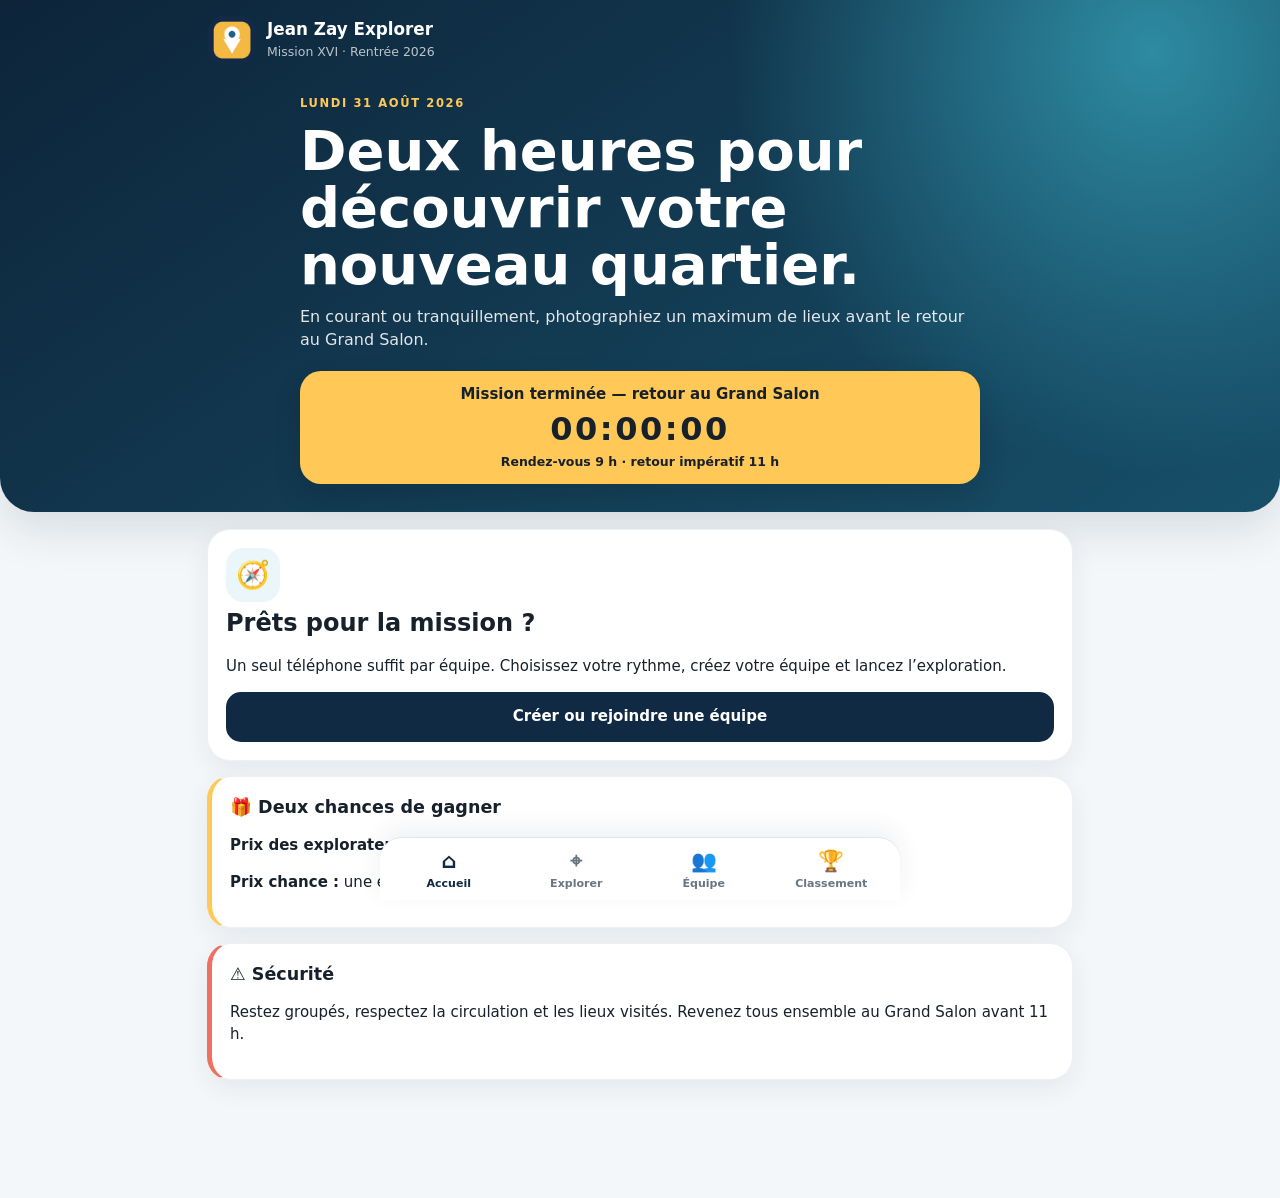
==== commit bf271c50: "Add files via upload" ====
--- a/index.html
+++ b/index.html
@@ -1,57 +1,25 @@
-<!doctype html>
-<html lang="fr">
-<head>
+<!doctype html><html lang="fr"><head>
 <meta charset="utf-8"><meta name="viewport" content="width=device-width,initial-scale=1,viewport-fit=cover">
-<meta name="theme-color" content="#132a46"><meta name="description" content="Jean Zay Explorer — découverte ludique du 16e arrondissement">
-<link rel="manifest" href="manifest.json"><link rel="apple-touch-icon" href="icon-512.png">
-<title>Jean Zay Explorer</title>
-<style>
-:root{--navy:#132a46;--blue:#1f5f8b;--sky:#e9f5fb;--gold:#f4b942;--coral:#ef6f5e;--green:#28a879;--ink:#17212b;--muted:#65717d;--paper:#f6f7f9;--white:#fff;--line:#dfe5eb;--shadow:0 12px 35px rgba(19,42,70,.13);--r:22px}*{box-sizing:border-box}html{scroll-behavior:smooth}body{margin:0;background:var(--paper);color:var(--ink);font:15px/1.45 system-ui,-apple-system,BlinkMacSystemFont,"Segoe UI",sans-serif;padding-bottom:88px}button,input,select{font:inherit}button{cursor:pointer}.hero{background:linear-gradient(145deg,var(--navy),#184d72 68%,#1f7194);color:#fff;padding:calc(18px + env(safe-area-inset-top)) 18px 24px;border-radius:0 0 30px 30px;box-shadow:var(--shadow)}.brand{display:flex;align-items:center;gap:12px}.brand img{width:50px;height:50px;border-radius:15px;box-shadow:0 6px 16px #0003}.brand h1{font-size:1.25rem;margin:0}.brand small{opacity:.8}.hero h2{font-size:2rem;line-height:1.05;margin:26px 0 8px;max-width:600px}.hero p{margin:0;opacity:.9}.event{margin-top:20px;background:#ffffff17;border:1px solid #ffffff2d;border-radius:18px;padding:14px;display:grid;grid-template-columns:1fr 1fr;gap:10px}.event div{display:flex;gap:8px;align-items:flex-start}.event b{display:block;font-size:.9rem}.event span{font-size:.78rem;opacity:.82}.countdown{margin:16px 0 0;background:var(--gold);color:#1c2630;border-radius:18px;padding:12px 16px;text-align:center}.countdown strong{display:block;font-size:1.75rem;letter-spacing:1px}.countdown small{font-weight:700}.wrap{max-width:900px;margin:auto;padding:16px}.card{background:var(--white);border-radius:var(--r);box-shadow:0 7px 22px rgba(19,42,70,.08);padding:18px;margin:0 0 16px}.card h3{margin:0 0 12px;font-size:1.12rem}.grid2{display:grid;grid-template-columns:1fr 1fr;gap:10px}.stat{background:var(--sky);border-radius:17px;padding:13px}.stat b{display:block;font-size:1.45rem;color:var(--navy)}.stat span{font-size:.78rem;color:var(--muted)}.primary,.secondary,.danger{border:0;border-radius:15px;padding:14px 17px;font-weight:800}.primary{background:var(--navy);color:#fff}.secondary{background:var(--sky);color:var(--navy)}.danger{background:#fff0ed;color:#b43d31}.wide{width:100%}.actions{display:grid;grid-template-columns:1fr 1fr;gap:10px;margin-top:13px}.progress{height:12px;background:#e8edf1;border-radius:999px;overflow:hidden}.progress span{display:block;height:100%;background:linear-gradient(90deg,var(--green),#63c59d);width:0;transition:.3s}.mode-pill{display:inline-flex;padding:5px 9px;background:#ffffff20;border-radius:999px;font-size:.75rem;font-weight:800}.section-title{display:flex;justify-content:space-between;align-items:end;margin:6px 2px 12px}.section-title h2{margin:0;font-size:1.35rem}.section-title span{color:var(--muted);font-size:.82rem}.filters{display:flex;gap:8px;overflow:auto;padding-bottom:8px}.chip{border:1px solid var(--line);background:#fff;border-radius:999px;padding:8px 12px;white-space:nowrap}.chip.active{background:var(--navy);color:#fff;border-color:var(--navy)}.place{background:#fff;border-radius:19px;padding:14px;margin-bottom:10px;border:1px solid #edf0f3;display:grid;grid-template-columns:44px 1fr auto;gap:11px;align-items:center}.place.done{border-color:#97d9bf;background:#f4fcf8}.place .emoji{width:44px;height:44px;border-radius:14px;background:var(--sky);display:grid;place-items:center;font-size:1.4rem}.place h4{margin:0 0 3px}.place p{margin:0;color:var(--muted);font-size:.8rem}.place .status{font-size:.72rem;font-weight:800;color:var(--green)}.place button{border:0;background:var(--navy);color:#fff;border-radius:12px;padding:9px 11px;font-weight:800}.map{width:100%;height:340px;border:0;border-radius:18px}.ranking{counter-reset:rank}.rank{display:grid;grid-template-columns:34px 1fr auto;gap:10px;align-items:center;padding:11px 0;border-bottom:1px solid var(--line)}.rank:before{counter-increment:rank;content:counter(rank);display:grid;place-items:center;width:30px;height:30px;border-radius:50%;background:var(--sky);font-weight:900}.rank:nth-child(1):before{content:'🥇';background:#fff2c9}.rank:nth-child(2):before{content:'🥈'}.rank:nth-child(3):before{content:'🥉'}.rank b{display:block}.rank span{font-size:.78rem;color:var(--muted)}.rank strong{color:var(--navy)}.nav{position:fixed;z-index:30;bottom:0;left:0;right:0;background:#fff;border-top:1px solid var(--line);display:grid;grid-template-columns:repeat(4,1fr);padding:7px 6px calc(7px + env(safe-area-inset-bottom));box-shadow:0 -8px 25px #142a4612}.nav button{border:0;background:none;color:var(--muted);font-size:.7rem;font-weight:800;padding:4px}.nav button i{display:block;font-style:normal;font-size:1.35rem}.nav button.active{color:var(--navy)}.page{display:none}.page.active{display:block}.modal{position:fixed;z-index:50;inset:0;background:#071627bb;padding:20px;display:none;align-items:center;justify-content:center}.modal.open{display:flex}.modal-box{background:#fff;border-radius:24px;padding:20px;width:min(100%,520px);max-height:90vh;overflow:auto}.modal-box h3{margin-top:0}.field{margin-bottom:13px}.field label{display:block;font-weight:800;margin-bottom:6px}.field input,.field select{width:100%;border:1px solid var(--line);border-radius:13px;padding:13px;background:#fff}.mode-select{display:grid;grid-template-columns:1fr 1fr;gap:10px}.mode-option{border:2px solid var(--line);border-radius:16px;padding:13px;text-align:center}.mode-option.selected{border-color:var(--blue);background:var(--sky)}.preview{width:100%;max-height:240px;object-fit:cover;border-radius:16px;display:none;margin:10px 0}.notice{background:#fff8dc;border-left:4px solid var(--gold);padding:11px;border-radius:10px;font-size:.82rem}.toast{position:fixed;z-index:80;left:50%;bottom:94px;transform:translateX(-50%) translateY(20px);background:var(--navy);color:#fff;padding:12px 18px;border-radius:999px;opacity:0;pointer-events:none;transition:.25s;white-space:nowrap}.toast.show{opacity:1;transform:translateX(-50%) translateY(0)}.hidden{display:none!important}.admin-row{display:grid;grid-template-columns:1fr auto;gap:8px;padding:10px 0;border-bottom:1px solid var(--line)}.admin-row small{display:block;color:var(--muted)}@media(min-width:720px){.hero{padding-left:calc((100vw - 900px)/2 + 16px);padding-right:calc((100vw - 900px)/2 + 16px)}.hero h2{font-size:2.7rem}.event{max-width:650px}.desktop-columns{display:grid;grid-template-columns:1fr 1fr;gap:16px}.nav{left:50%;right:auto;transform:translateX(-50%);width:520px;border-radius:22px 22px 0 0}}
-</style></head>
-<body>
-<header class="hero"><div class="brand"><img src="icon-512.png" alt=""><div><h1>Jean Zay Explorer</h1><small>Mission XVI · Rentrée CPGE 2026</small></div></div><h2>Deux heures pour découvrir votre nouveau quartier.</h2><p>À votre rythme : en courant ou en mode touriste. Chaque selfie d’équipe débloque un lieu.</p><div class="event"><div>📅 <span><b>Lundi 31 août 2026</b>Rendez-vous à 9 h</span></div><div>📍 <span><b>Grand Salon</b>Internat Jean Zay</span></div><div>⏱️ <span><b>Retour impératif</b>Avant 11 h</span></div><div>🎁 <span><b>Deux équipes gagnantes</b>Classement + tirage au sort</span></div></div><div class="countdown"><small id="timerLabel">Temps avant le rendez-vous</small><strong id="timer">--:--:--</strong></div></header>
-<main class="wrap">
-<section id="home" class="page active"><div class="card" id="teamCard"><h3>Votre équipe</h3><div id="noTeam"><p>Créez votre équipe sur un seul téléphone, puis lancez la mission.</p><button class="primary wide" onclick="openTeam()">Créer ou rejoindre une équipe</button></div><div id="hasTeam" class="hidden"><div style="display:flex;justify-content:space-between;align-items:center"><div><b id="teamName" style="font-size:1.25rem"></b><br><span class="mode-pill" id="teamMode"></span></div><button class="secondary" onclick="openTeam()">Modifier</button></div><div class="grid2" style="margin-top:14px"><div class="stat"><b id="placesCount">0</b><span>Lieux découverts</span></div><div class="stat"><b id="distance">0,00 km</b><span>Distance parcourue</span></div></div><div style="margin-top:14px"><div style="display:flex;justify-content:space-between;font-size:.8rem;margin-bottom:6px"><b>Progression</b><span id="progressText">0 / 18</span></div><div class="progress"><span id="progressFill"></span></div></div><div class="actions"><button class="primary" onclick="go('explore')">📍 Explorer</button><button class="secondary" id="trackBtn" onclick="toggleTracking()">▶ Suivre la distance</button></div><button class="danger wide" style="margin-top:10px" onclick="returnTeam()">🏁 Signaler notre retour au Grand Salon</button></div></div>
-<div class="desktop-columns"><div class="card"><h3>🏆 Les deux prix</h3><p><b>Prix des explorateurs :</b> l’équipe ayant photographié le plus grand nombre de lieux.</p><p><b>Prix chance :</b> une équipe tirée au sort parmi toutes les équipes participantes.</p></div><div class="card"><h3>⚠️ Consignes essentielles</h3><p>Restez groupés, respectez le code de la route et les espaces visités. Toute l’équipe doit être revenue au Grand Salon avant 11 h.</p></div></div></section>
-<section id="explore" class="page"><div class="section-title"><div><h2>Explorer</h2><span>18 découvertes autour de Jean Zay</span></div></div><div class="filters" id="filters"></div><div class="card" style="padding:8px"><iframe class="map" src="https://www.google.com/maps/d/embed?mid=1vlNQYWHdgVHWTnkunxycut_ygynVxM8&ehbc=2E312F" loading="lazy" title="Carte"></iframe></div><div id="places"></div></section>
-<section id="team" class="page"><div class="section-title"><div><h2>Mon équipe</h2><span>Vos preuves et votre progression</span></div></div><div class="card"><div class="grid2"><div class="stat"><b id="teamPlaces">0</b><span>Photos envoyées</span></div><div class="stat"><b id="teamPending">0</b><span>En attente</span></div></div><div id="submissions" style="margin-top:14px"></div></div><div class="card"><h3>Suivi de distance</h3><p>Le calcul utilise la géolocalisation du téléphone et reste approximatif. Il fonctionne mieux en extérieur avec l’écran déverrouillé.</p><button class="primary wide" onclick="toggleTracking()" id="trackBtn2">▶ Démarrer le suivi</button></div></section>
-<section id="ranking" class="page"><div class="section-title"><div><h2>Classement provisoire</h2><span>Mise à jour locale — V1 démo</span></div></div><div class="card"><div class="ranking" id="rankingList"></div><p class="notice">Dans la version connectée, ce classement sera alimenté automatiquement par Google Sheets et actualisé pour toutes les équipes.</p></div><button class="secondary wide" onclick="openAdmin()">Espace organisateur</button></section>
+<meta name="theme-color" content="#102a43"><meta name="description" content="Jean Zay Explorer — Mission XVI">
+<link rel="manifest" href="manifest.json"><link rel="apple-touch-icon" href="icon-512.png"><link rel="stylesheet" href="styles.css">
+<title>Jean Zay Explorer</title></head><body>
+<div id="app">
+<header class="hero"><div class="topbar"><div class="brand"><img src="icon-512.png" alt=""><div><b>Jean Zay Explorer</b><small>Mission XVI · Rentrée 2026</small></div></div><button class="ghost" id="installBtn" hidden>Installer</button></div>
+<div class="hero-copy"><span class="eyebrow">LUNDI 31 AOÛT 2026</span><h1>Deux heures pour découvrir votre nouveau quartier.</h1><p>En courant ou tranquillement, photographiez un maximum de lieux avant le retour au Grand Salon.</p></div>
+<div class="timer-card"><span id="timerLabel">Temps avant le rendez-vous</span><strong id="timer">--:--:--</strong><small>Rendez-vous 9 h · retour impératif 11 h</small></div></header>
+<main>
+<section id="home" class="page active"><div id="teamEmpty" class="panel"><span class="panel-icon">🧭</span><h2>Prêts pour la mission ?</h2><p>Un seul téléphone suffit par équipe. Choisissez votre rythme, créez votre équipe et lancez l’exploration.</p><button class="primary wide" data-open="teamModal">Créer ou rejoindre une équipe</button></div>
+<div id="teamDashboard" class="hidden"><div class="panel team-head"><div><span class="pill" id="modePill"></span><h2 id="teamName"></h2><small id="teamCode"></small></div><button class="icon-btn" data-open="teamModal">✏️</button></div>
+<div class="stats"><article><span>📍</span><strong id="placeCount">0</strong><small>lieux</small></article><article><span>📏</span><strong id="distance">0,00</strong><small>km</small></article><article><span>📷</span><strong id="pendingCount">0</strong><small>en attente</small></article></div>
+<div class="panel"><div class="row"><b>Progression</b><span id="progressText">0 / 18</span></div><div class="progress"><i id="progressFill"></i></div><div class="action-grid"><button class="primary" data-go="explore">Explorer</button><button class="secondary" id="trackBtn">▶ Distance</button></div><button class="return-btn" id="returnBtn">🏁 Signaler notre retour au Grand Salon</button></div></div>
+<div class="panel prize"><h3>🎁 Deux chances de gagner</h3><p><b>Prix des explorateurs :</b> l’équipe ayant validé le plus de lieux.</p><p><b>Prix chance :</b> une équipe tirée au sort parmi toutes les équipes revenues avant 11 h.</p></div>
+<div class="panel safety"><h3>⚠️ Sécurité</h3><p>Restez groupés, respectez la circulation et les lieux visités. Revenez tous ensemble au Grand Salon avant 11 h.</p></div></section>
+<section id="explore" class="page"><div class="section-head"><div><span class="eyebrow dark">CARTE & DÉFIS</span><h2>Explorer le 16e</h2></div><span id="visibleCount"></span></div><div id="filters" class="chips"></div><div class="panel map-wrap"><iframe class="map" src="https://www.google.com/maps/d/embed?mid=1vlNQYWHdgVHWTnkunxycut_ygynVxM8&ehbc=2E312F" loading="lazy" title="Carte des lieux"></iframe></div><div id="places"></div></section>
+<section id="team" class="page"><div class="section-head"><div><span class="eyebrow dark">SUIVI</span><h2>Mon équipe</h2></div></div><div class="stats"><article><span>✅</span><strong id="teamValid">0</strong><small>validés</small></article><article><span>🟠</span><strong id="teamPending">0</strong><small>en attente</small></article><article><span>📏</span><strong id="teamDistance">0,00</strong><small>km</small></article></div><div class="panel"><h3>Mes découvertes</h3><div id="submissions"></div></div></section>
+<section id="ranking" class="page"><div class="section-head"><div><span class="eyebrow dark">EN DIRECT</span><h2>Classement provisoire</h2></div><button class="icon-btn" id="refreshRank">↻</button></div><div class="panel notice">Le classement reste provisoire jusqu’au contrôle final des photos. Il est actualisé automatiquement.</div><div class="panel"><div id="rankingList"></div></div><a class="admin-link" href="admin.html">Accès organisateur</a></section>
 </main>
-<nav class="nav"><button class="active" data-page="home" onclick="go('home')"><i>⌂</i>Accueil</button><button data-page="explore" onclick="go('explore')"><i>⌖</i>Explorer</button><button data-page="team" onclick="go('team')"><i>👥</i>Mon équipe</button><button data-page="ranking" onclick="go('ranking')"><i>🏆</i>Classement</button></nav>
-<div class="modal" id="teamModal"><div class="modal-box"><h3>Créer ou rejoindre une équipe</h3><div class="field"><label>Nom de l’équipe</label><input id="teamInput" maxlength="30" placeholder="Ex. Les Zayventuriers"></div><div class="field"><label>Code d’équipe</label><input id="codeInput" maxlength="12" placeholder="Ex. ZAY-07"></div><label style="font-weight:800">Votre rythme</label><div class="mode-select" style="margin:8px 0 16px"><div class="mode-option selected" data-mode="touriste" onclick="selectMode('touriste')">🚶<br><b>Touriste</b><br><small>Découvrir tranquillement</small></div><div class="mode-option" data-mode="sportif" onclick="selectMode('sportif')">🏃<br><b>Sportif</b><br><small>Explorer plus loin</small></div></div><button class="primary wide" onclick="saveTeam()">Enregistrer l’équipe</button><button class="secondary wide" style="margin-top:8px" onclick="closeModal('teamModal')">Annuler</button></div></div>
-<div class="modal" id="photoModal"><div class="modal-box"><h3 id="photoTitle">Valider un lieu</h3><p id="photoDesc"></p><div class="field"><label>Selfie de l’équipe sur place</label><input id="photoInput" type="file" accept="image/*" capture="environment"></div><img id="preview" class="preview" alt="Aperçu"><p class="notice">V1 de démonstration : la preuve est enregistrée sur ce téléphone. Le branchement Google Drive/Sheets sera ajouté à la prochaine étape.</p><button class="primary wide" onclick="submitPhoto()">Envoyer la preuve</button><button class="secondary wide" style="margin-top:8px" onclick="closeModal('photoModal')">Annuler</button></div></div>
-<div class="modal" id="adminModal"><div class="modal-box"><h3>Espace organisateur</h3><div id="adminLogin"><div class="field"><label>Code organisateur V1</label><input id="adminPin" type="password" inputmode="numeric" placeholder="Code : 1600"></div><button class="primary wide" onclick="adminLogin()">Ouvrir</button></div><div id="adminPanel" class="hidden"><div class="grid2"><div class="stat"><b id="adminTeams">1</b><span>Équipe locale</span></div><div class="stat"><b id="adminPhotos">0</b><span>Preuves reçues</span></div></div><h4>Preuves reçues</h4><div id="adminRows"></div><button class="primary wide" onclick="drawTeam()">🎲 Tirer une équipe au sort</button><div id="drawResult" style="font-size:1.3rem;font-weight:900;text-align:center;padding:15px"></div><button class="danger wide" onclick="resetDemo()">Réinitialiser cette démonstration</button></div><button class="secondary wide" style="margin-top:8px" onclick="closeModal('adminModal')">Fermer</button></div></div>
-<div class="toast" id="toast"></div>
-<script>
-const EVENT_START=new Date('2026-08-31T09:00:00+02:00'),EVENT_END=new Date('2026-08-31T11:00:00+02:00');
-const PLACES=[
-{id:1,n:'Village d’Auteuil',c:'patrimoine',e:'🏘️',d:'Le cœur historique et commerçant d’Auteuil.'},{id:2,n:'Ressourcerie d’Apprentis d’Auteuil',c:'insolite',e:'♻️',d:'Un lieu solidaire dédié au réemploi.'},{id:3,n:'Piscine d’Auteuil',c:'sport',e:'🏊',d:'Une piscine discrète aux portes du bois.'},{id:4,n:'Lacs et cascade du Bois de Boulogne',c:'nature',e:'🌊',d:'Une parenthèse verte et dépaysante.'},{id:5,n:'Stade Roland-Garros',c:'sport',e:'🎾',d:'Le temple parisien de la terre battue.'},{id:6,n:'Parc des Princes',c:'sport',e:'⚽',d:'L’un des stades les plus célèbres de France.'},{id:7,n:'Stade Jean-Bouin',c:'sport',e:'🏉',d:'Une architecture sportive contemporaine.'},{id:8,n:'Statue de Jean de La Fontaine',c:'patrimoine',e:'🦊',d:'Le fabuliste veille sur le jardin du Ranelagh.'},{id:9,n:'Franprix',c:'pratique',e:'🛒',d:'Un repère utile pour la vie quotidienne.'},{id:10,n:'Pharmacie Lafayette',c:'pratique',e:'💊',d:'Un service essentiel à repérer dans le quartier.'},{id:11,n:'Maison de Balzac',c:'culture',e:'📚',d:'La seule demeure parisienne encore conservée de Balzac.'},{id:12,n:'Rue Mallet-Stevens',c:'insolite',e:'🏛️',d:'Une rue manifeste de l’architecture moderne.'},{id:13,n:'Hippodrome d’Auteuil',c:'sport',e:'🏇',d:'Le grand rendez-vous parisien des courses d’obstacles.'},{id:14,n:'Métro Ranelagh',c:'pratique',e:'Ⓜ️',d:'Une station utile pour vos futurs déplacements.'},{id:15,n:'Musée Marmottan Monet',c:'culture',e:'🎨',d:'Une remarquable collection consacrée à Monet.'},{id:16,n:'Jardin des Serres d’Auteuil',c:'nature',e:'🌿',d:'Serres historiques, plantes rares et jardins paisibles.'},{id:17,n:'Cross-training — Square Tolstoï',c:'sport',e:'🏋️',d:'Un espace gratuit pour bouger en plein air.'},{id:18,n:'Hôtel et piscine Molitor',c:'insolite',e:'🏊‍♀️',d:'Une icône Art déco devenue lieu contemporain.'}];
-const FILTERS=['tous','sport','culture','nature','insolite','patrimoine','pratique'];let activeFilter='tous',selectedPlace=null,mode='touriste',watchId=null,lastPos=null;
-const load=(k,d)=>{try{return JSON.parse(localStorage.getItem(k))??d}catch{return d}},save=(k,v)=>localStorage.setItem(k,JSON.stringify(v));
-let team=load('jze_team',null),subs=load('jze_subs',[]),distanceM=load('jze_distance',0),returned=load('jze_returned',false);
-function go(id){document.querySelectorAll('.page').forEach(x=>x.classList.toggle('active',x.id===id));document.querySelectorAll('.nav button').forEach(x=>x.classList.toggle('active',x.dataset.page===id));if(id==='ranking')renderRanking();scrollTo({top:document.querySelector('.hero').offsetHeight-20,behavior:'smooth'})}
-function tick(){const now=new Date();let diff,label;if(now<EVENT_START){diff=EVENT_START-now;label='Temps avant le rendez-vous'}else if(now<EVENT_END){diff=EVENT_END-now;label='Temps restant avant le retour'}else{diff=0;label='Jeu terminé — retour au Grand Salon'}const h=Math.floor(diff/36e5),m=Math.floor(diff%36e5/6e4),s=Math.floor(diff%6e4/1e3);document.getElementById('timer').textContent=[h,m,s].map(v=>String(v).padStart(2,'0')).join(':');document.getElementById('timerLabel').textContent=label}setInterval(tick,1000);tick();
-function openTeam(){document.getElementById('teamInput').value=team?.name||'';document.getElementById('codeInput').value=team?.code||'';selectMode(team?.mode||'touriste');openModal('teamModal')}
-function selectMode(m){mode=m;document.querySelectorAll('.mode-option').forEach(x=>x.classList.toggle('selected',x.dataset.mode===m))}
-function saveTeam(){let name=document.getElementById('teamInput').value.trim(),code=document.getElementById('codeInput').value.trim().toUpperCase();if(!name||!code)return toast('Nom et code requis');team={name,code,mode};save('jze_team',team);closeModal('teamModal');render();toast('Équipe enregistrée !')}
-function render(){document.getElementById('noTeam').classList.toggle('hidden',!!team);document.getElementById('hasTeam').classList.toggle('hidden',!team);if(team){teamName.textContent=team.name;teamMode.textContent=team.mode==='sportif'?'🏃 Mode sportif':'🚶 Mode touriste'}let count=new Set(subs.map(x=>x.placeId)).size;placesCount.textContent=count;teamPlaces.textContent=count;teamPending.textContent=subs.filter(x=>x.status==='pending').length;distance.textContent=(distanceM/1000).toLocaleString('fr-FR',{minimumFractionDigits:2,maximumFractionDigits:2})+' km';progressText.textContent=count+' / '+PLACES.length;progressFill.style.width=(count/PLACES.length*100)+'%';renderPlaces();renderSubs();trackBtn.textContent=watchId?'⏸ Arrêter le suivi':'▶ Suivre la distance';trackBtn2.textContent=watchId?'⏸ Arrêter le suivi':'▶ Démarrer le suivi'}
-function renderFilters(){filters.innerHTML=FILTERS.map(f=>`<button class="chip ${f===activeFilter?'active':''}" onclick="setFilter('${f}')">${f[0].toUpperCase()+f.slice(1)}</button>`).join('')}
-function setFilter(f){activeFilter=f;renderFilters();renderPlaces()}
-function renderPlaces(){let done=new Set(subs.map(x=>x.placeId));places.innerHTML=PLACES.filter(p=>activeFilter==='tous'||p.c===activeFilter).map(p=>`<article class="place ${done.has(p.id)?'done':''}"><div class="emoji">${p.e}</div><div><h4>${p.n}</h4><p>${p.d}</p>${done.has(p.id)?'<span class="status">✓ Preuve enregistrée</span>':''}</div><button onclick="openPhoto(${p.id})">${done.has(p.id)?'Voir':'Photo'}</button></article>`).join('')}
-function openPhoto(id){if(!team)return openTeam();selectedPlace=PLACES.find(p=>p.id===id);photoTitle.textContent=selectedPlace.n;photoDesc.textContent=selectedPlace.d;photoInput.value='';preview.style.display='none';openModal('photoModal')}
-photoInput.addEventListener('change',()=>{let f=photoInput.files[0];if(f){preview.src=URL.createObjectURL(f);preview.style.display='block'}});
-function submitPhoto(){if(!photoInput.files[0])return toast('Prenez ou choisissez une photo');let existing=subs.find(x=>x.placeId===selectedPlace.id);if(existing){existing.time=new Date().toISOString();existing.status='pending'}else{subs.push({id:crypto.randomUUID?crypto.randomUUID():Date.now(),placeId:selectedPlace.id,place:selectedPlace.n,time:new Date().toISOString(),status:'pending'})}save('jze_subs',subs);closeModal('photoModal');render();toast('Photo reçue — validation en cours')}
-function renderSubs(){if(!subs.length){submissions.innerHTML='<p>Aucune preuve enregistrée pour le moment.</p>';return}submissions.innerHTML=subs.slice().reverse().map(s=>`<div class="admin-row"><div><b>${s.place}</b><small>${new Date(s.time).toLocaleTimeString('fr-FR',{hour:'2-digit',minute:'2-digit'})} · ${s.status==='valid'?'Validée':'En attente'}</small></div><span>${s.status==='valid'?'✅':'🟠'}</span></div>`).join('')}
-function toggleTracking(){if(watchId){navigator.geolocation.clearWatch(watchId);watchId=null;lastPos=null;render();toast('Suivi de distance arrêté');return}if(!navigator.geolocation)return toast('Géolocalisation indisponible');watchId=navigator.geolocation.watchPosition(pos=>{let p={lat:pos.coords.latitude,lon:pos.coords.longitude,acc:pos.coords.accuracy};if(lastPos&&p.acc<80){let d=haversine(lastPos,p);if(d>3&&d<300){distanceM+=d;save('jze_distance',distanceM)}}lastPos=p;render() },()=>{watchId=null;render();toast('Autorisez la géolocalisation')},{enableHighAccuracy:true,maximumAge:5000,timeout:15000});render();toast('Suivi de distance activé')}
-function haversine(a,b){const R=6371e3,φ1=a.lat*Math.PI/180,φ2=b.lat*Math.PI/180,dp=(b.lat-a.lat)*Math.PI/180,dl=(b.lon-a.lon)*Math.PI/180,x=Math.sin(dp/2)**2+Math.cos(φ1)*Math.cos(φ2)*Math.sin(dl/2)**2;return R*2*Math.atan2(Math.sqrt(x),Math.sqrt(1-x))}
-function returnTeam(){if(!team)return openTeam();returned=true;save('jze_returned',true);toast('Retour signalé à '+new Date().toLocaleTimeString('fr-FR',{hour:'2-digit',minute:'2-digit'}))}
-function renderRanking(){let score=new Set(subs.map(x=>x.placeId)).size;let rows=[{n:'Les Zayventuriers',s:12},{n:'Team Ranelagh',s:10},{n:'Les Explorateurs',s:9}];if(team)rows.push({n:team.name+' (vous)',s:score});rows.sort((a,b)=>b.s-a.s);rankingList.innerHTML=rows.map(r=>`<div class="rank"><div><b>${r.n}</b><span>${r.s} lieu${r.s>1?'x':''} découvert${r.s>1?'s':''}</span></div><strong>${r.s}</strong></div>`).join('')}
-function openAdmin(){openModal('adminModal');adminPanel.classList.add('hidden');adminLogin.classList.remove('hidden')}
-function adminLogin(){if(adminPin.value!=='1600')return toast('Code incorrect');adminLogin.classList.add('hidden');adminPanel.classList.remove('hidden');renderAdmin()}
-function renderAdmin(){adminTeams.textContent=team?1:0;adminPhotos.textContent=subs.length;adminRows.innerHTML=subs.length?subs.map((s,i)=>`<div class="admin-row"><div><b>${s.place}</b><small>${team?.name||'Sans équipe'} · ${s.status==='valid'?'validée':'en attente'}</small></div><button class="secondary" onclick="validateSub(${i})">${s.status==='valid'?'Annuler':'Valider'}</button></div>`).join(''):'<p>Aucune preuve.</p>'}
-function validateSub(i){subs[i].status=subs[i].status==='valid'?'pending':'valid';save('jze_subs',subs);render();renderAdmin()}
-function drawTeam(){drawResult.textContent=team?'🎉 '+team.name:'Aucune équipe inscrite'}
-function resetDemo(){if(!confirm('Effacer les données locales de la V1 ?'))return;['jze_team','jze_subs','jze_distance','jze_returned'].forEach(k=>localStorage.removeItem(k));location.reload()}
-function openModal(id){document.getElementById(id).classList.add('open')}function closeModal(id){document.getElementById(id).classList.remove('open')}function toast(t){let e=document.getElementById('toast');e.textContent=t;e.classList.add('show');setTimeout(()=>e.classList.remove('show'),2400)}
-renderFilters();render();renderRanking();if('serviceWorker'in navigator)navigator.serviceWorker.register('./service-worker.js');
-</script></body></html>
+<nav><button class="active" data-go="home"><i>⌂</i>Accueil</button><button data-go="explore"><i>⌖</i>Explorer</button><button data-go="team"><i>👥</i>Équipe</button><button data-go="ranking"><i>🏆</i>Classement</button></nav>
+</div>
+<div class="modal" id="teamModal"><div class="modal-card"><button class="close" data-close>×</button><h2>Votre équipe</h2><label>Nom de l’équipe<input id="teamInput" maxlength="32" placeholder="Les Zayventuriers"></label><label>Code d’équipe<input id="codeInput" maxlength="12" placeholder="ZAY-08"></label><p class="label">Choisissez votre rythme</p><div class="modes"><button data-mode="touriste">🚶<b>Touriste</b><small>Prendre le temps</small></button><button data-mode="sportif">🏃<b>Sportif</b><small>Voir plus loin</small></button></div><button class="primary wide" id="saveTeam">Enregistrer l’équipe</button></div></div>
+<div class="modal" id="photoModal"><div class="modal-card"><button class="close" data-close>×</button><span class="eyebrow dark">NOUVELLE PREUVE</span><h2 id="photoTitle"></h2><p id="photoDesc"></p><div class="challenge" id="photoChallenge"></div><label class="photo-picker">📷 Prendre ou choisir une photo<input id="photoInput" type="file" accept="image/*" capture="environment"></label><img id="preview" class="preview" alt="Aperçu"><button class="primary wide" id="submitPhoto">Envoyer la preuve</button><small class="privacy">La photo est compressée avant l’envoi. En mode démonstration, elle reste uniquement sur ce téléphone.</small></div></div>
+<div class="toast" id="toast"></div><script src="app.js"></script></body></html>
--- a/styles.css
+++ b/styles.css
@@ -0,0 +1 @@
+:root{--navy:#102a43;--blue:#176b87;--sky:#eaf6fa;--gold:#ffc857;--green:#1f9d78;--coral:#ef6f61;--ink:#17212b;--muted:#687684;--paper:#f4f7f9;--white:#fff;--line:#dde6ec;--shadow:0 18px 45px rgba(16,42,67,.12)}*{box-sizing:border-box}html{scroll-behavior:smooth}body{margin:0;background:var(--paper);color:var(--ink);font:15px/1.45 system-ui,-apple-system,"Segoe UI",sans-serif;padding-bottom:86px}button,input{font:inherit}button{cursor:pointer}.hidden{display:none!important}.hero{background:radial-gradient(circle at 90% 10%,#2d8ba2 0,transparent 34%),linear-gradient(145deg,#0d2439,#174f69);color:#fff;padding:calc(16px + env(safe-area-inset-top)) 18px 28px;border-radius:0 0 34px 34px;box-shadow:var(--shadow)}.topbar,.brand,.row,.section-head{display:flex;align-items:center;justify-content:space-between}.brand{justify-content:flex-start;gap:11px}.brand img{width:48px;height:48px;border-radius:15px}.brand b{display:block;font-size:1.05rem}.brand small{opacity:.72}.ghost,.icon-btn{border:1px solid #ffffff4a;background:#ffffff18;color:#fff;border-radius:13px;padding:9px 12px;font-weight:800}.hero-copy{max-width:680px;margin:28px auto 20px}.eyebrow{font-size:.72rem;letter-spacing:.14em;font-weight:900;color:var(--gold)}.eyebrow.dark{color:var(--blue)}h1{font-size:clamp(2.1rem,7vw,3.5rem);line-height:1.02;margin:8px 0 12px}h2{margin:4px 0 8px;font-size:1.5rem}h3{margin:0 0 10px}.hero-copy p{margin:0;opacity:.88;font-size:1rem}.timer-card{max-width:680px;margin:auto;background:var(--gold);color:#17212b;border-radius:21px;padding:13px 18px;text-align:center;box-shadow:0 12px 28px #0002}.timer-card span,.timer-card small{display:block;font-weight:800}.timer-card strong{display:block;font-size:2rem;letter-spacing:.08em}main{max-width:900px;margin:auto;padding:17px}.page{display:none}.page.active{display:block}.panel{background:#fff;border:1px solid #edf1f4;border-radius:23px;padding:18px;margin-bottom:15px;box-shadow:0 8px 26px rgba(16,42,67,.07)}.panel-icon{display:grid;place-items:center;width:54px;height:54px;background:var(--sky);border-radius:17px;font-size:1.7rem}.wide{width:100%}.primary,.secondary,.return-btn{border:0;border-radius:15px;padding:14px 16px;font-weight:900}.primary{background:var(--navy);color:#fff}.secondary{background:var(--sky);color:var(--navy)}.return-btn{width:100%;margin-top:11px;background:#fff0ed;color:#a83f35}.team-head h2{margin:4px 0}.team-head .icon-btn,.section-head .icon-btn{color:var(--navy);border-color:var(--line);background:#fff}.pill{display:inline-flex;background:var(--sky);color:var(--blue);border-radius:999px;padding:5px 9px;font-size:.72rem;font-weight:900}.stats{display:grid;grid-template-columns:repeat(3,1fr);gap:9px;margin-bottom:15px}.stats article{background:#fff;border-radius:20px;padding:13px;text-align:center;box-shadow:0 7px 20px rgba(16,42,67,.06)}.stats span,.stats strong,.stats small{display:block}.stats strong{font-size:1.35rem;color:var(--navy)}.stats small{color:var(--muted);font-size:.72rem}.progress{height:12px;background:#e8eef2;border-radius:999px;overflow:hidden;margin-top:7px}.progress i{display:block;height:100%;width:0;background:linear-gradient(90deg,var(--green),#65caa6);transition:.3s}.action-grid{display:grid;grid-template-columns:1fr 1fr;gap:9px;margin-top:14px}.prize{border-left:5px solid var(--gold)}.safety{border-left:5px solid var(--coral)}.section-head{align-items:end;margin:8px 2px 13px}.section-head h2{margin:0}.section-head>span{color:var(--muted);font-size:.8rem}.chips{display:flex;gap:8px;overflow:auto;padding:0 0 10px}.chips button{white-space:nowrap;border:1px solid var(--line);background:#fff;border-radius:999px;padding:8px 12px}.chips button.active{background:var(--navy);color:#fff;border-color:var(--navy)}.map-wrap{padding:7px}.map{width:100%;height:330px;border:0;border-radius:18px}.place{background:#fff;border:1px solid #e9eef1;border-radius:20px;padding:13px;margin-bottom:10px;display:grid;grid-template-columns:48px 1fr auto;gap:11px;align-items:center}.place.done{background:#f2fbf7;border-color:#91d7bd}.place .emoji{width:48px;height:48px;border-radius:15px;background:var(--sky);display:grid;place-items:center;font-size:1.5rem}.place h3{font-size:1rem;margin:0 0 3px}.place p{font-size:.78rem;color:var(--muted);margin:0}.place button{border:0;background:var(--navy);color:#fff;border-radius:12px;padding:9px 11px;font-weight:900}.place .status{display:block;color:var(--green);font-size:.73rem;font-weight:900}.submission,.rank{display:grid;grid-template-columns:1fr auto;gap:10px;padding:11px 0;border-bottom:1px solid var(--line)}.submission:last-child,.rank:last-child{border-bottom:0}.submission small,.rank small{display:block;color:var(--muted)}.notice{background:#fff8dc;border-color:#f4df95}.rank{grid-template-columns:40px 1fr auto;align-items:center}.rank .medal{width:34px;height:34px;border-radius:50%;display:grid;place-items:center;background:var(--sky);font-weight:900}.rank strong{font-size:1.2rem;color:var(--navy)}.admin-link{display:block;text-align:center;color:var(--muted);font-size:.8rem;margin:18px}nav{position:fixed;z-index:20;bottom:0;left:0;right:0;background:#fff;border-top:1px solid var(--line);display:grid;grid-template-columns:repeat(4,1fr);padding:7px 5px calc(7px + env(safe-area-inset-bottom));box-shadow:0 -8px 25px #102a4312}nav button{border:0;background:none;color:var(--muted);font-size:.69rem;font-weight:900}nav i{display:block;font-style:normal;font-size:1.3rem}nav button.active{color:var(--navy)}.modal{display:none;position:fixed;z-index:50;inset:0;background:#071827c7;padding:18px;align-items:center;justify-content:center}.modal.open{display:flex}.modal-card{position:relative;background:#fff;border-radius:25px;padding:22px;width:min(100%,520px);max-height:92vh;overflow:auto}.close{position:absolute;right:13px;top:11px;border:0;background:#eef3f6;border-radius:50%;width:34px;height:34px;font-size:1.4rem}.modal label,.label{display:block;font-weight:900;margin:13px 0 6px}.modal input{width:100%;border:1px solid var(--line);border-radius:13px;padding:13px}.modes{display:grid;grid-template-columns:1fr 1fr;gap:9px;margin-bottom:14px}.modes button{border:2px solid var(--line);background:#fff;border-radius:17px;padding:13px}.modes button.selected{border-color:var(--blue);background:var(--sky)}.modes b,.modes small{display:block}.photo-picker{background:var(--sky);border:2px dashed #79aabd;border-radius:17px;padding:18px;text-align:center}.photo-picker input{display:none}.preview{display:none;width:100%;max-height:270px;object-fit:cover;border-radius:17px;margin:12px 0}.challenge{background:#fff7d6;border-radius:13px;padding:10px;margin:10px 0}.privacy{display:block;color:var(--muted);margin-top:10px}.toast{position:fixed;z-index:80;left:50%;bottom:96px;transform:translate(-50%,20px);background:var(--navy);color:#fff;border-radius:999px;padding:12px 18px;opacity:0;transition:.2s;white-space:nowrap}.toast.show{opacity:1;transform:translate(-50%,0)}@media(min-width:760px){.hero{padding-left:calc((100vw - 900px)/2 + 18px);padding-right:calc((100vw - 900px)/2 + 18px)}nav{left:50%;right:auto;transform:translateX(-50%);width:520px;border-radius:22px 22px 0 0}.stats article{padding:18px}}
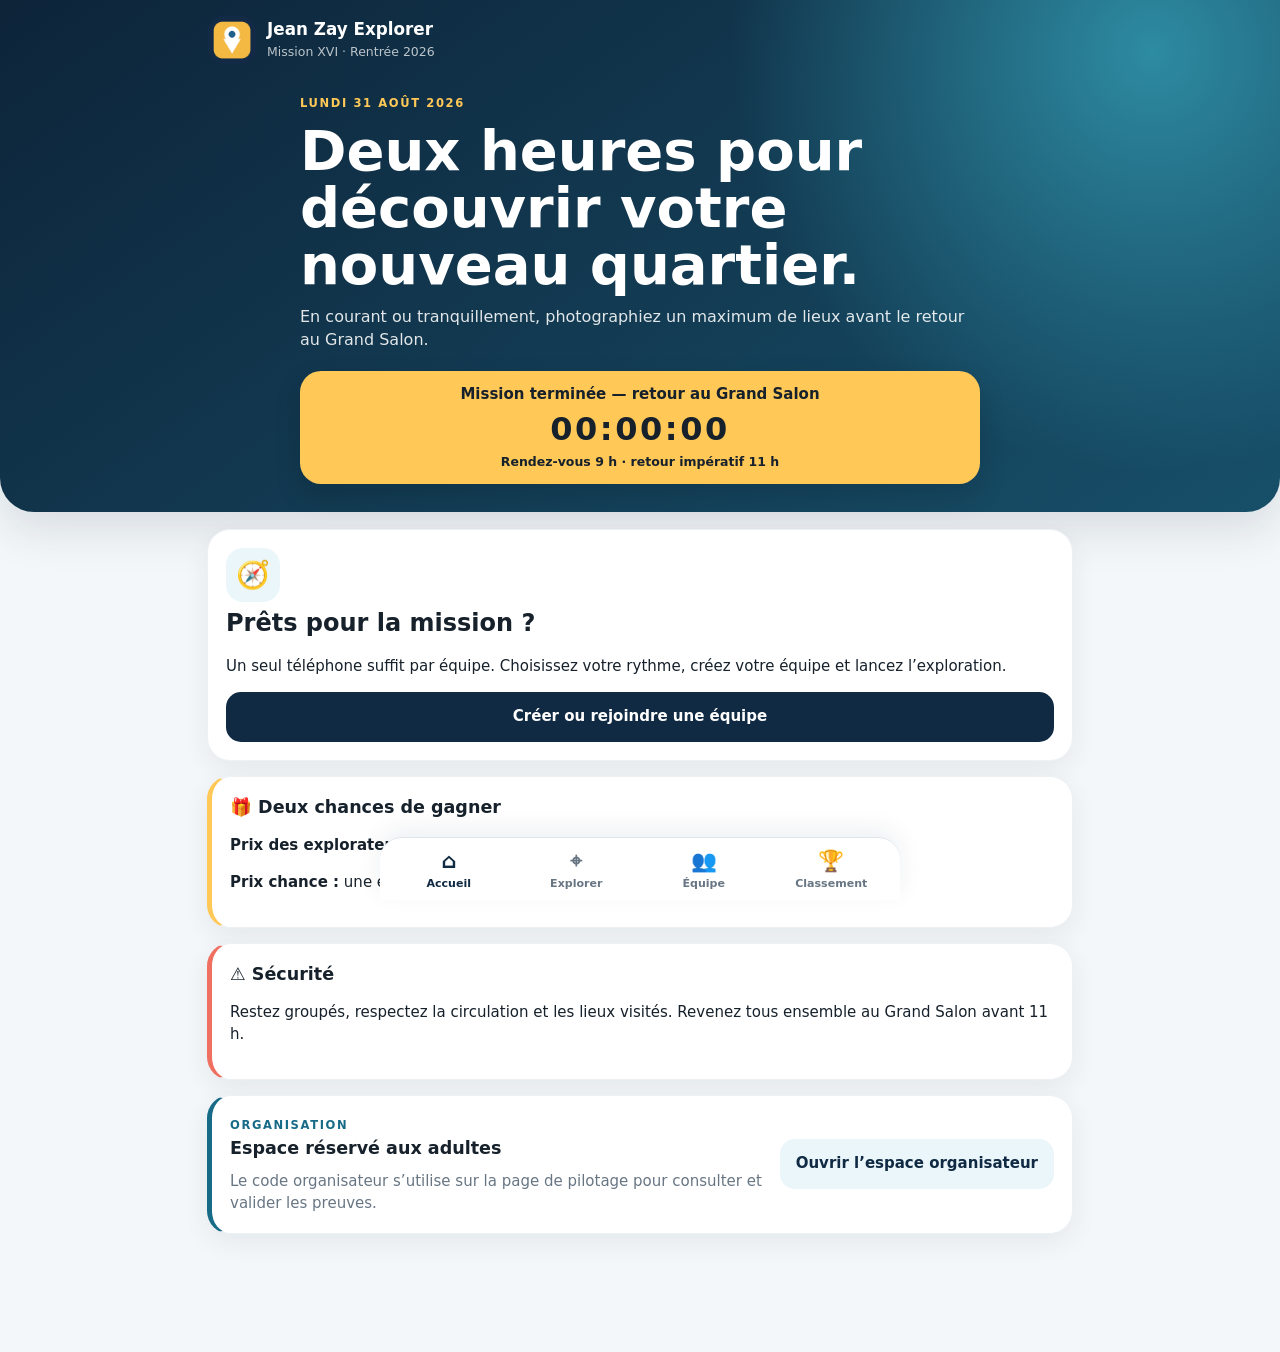
==== commit ceb42753: "Add files via upload" ====
--- a/index.html
+++ b/index.html
@@ -2,7 +2,7 @@
 <meta charset="utf-8"><meta name="viewport" content="width=device-width,initial-scale=1,viewport-fit=cover">
 <meta name="theme-color" content="#102a43"><meta name="description" content="Jean Zay Explorer — Mission XVI">
 <link rel="manifest" href="manifest.json"><link rel="apple-touch-icon" href="icon-512.png"><link rel="stylesheet" href="styles.css">
-<title>Jean Zay Explorer</title></head><body>
+<title>Jean Zay Explorer — V2.1</title></head><body>
 <div id="app">
 <header class="hero"><div class="topbar"><div class="brand"><img src="icon-512.png" alt=""><div><b>Jean Zay Explorer</b><small>Mission XVI · Rentrée 2026</small></div></div><button class="ghost" id="installBtn" hidden>Installer</button></div>
 <div class="hero-copy"><span class="eyebrow">LUNDI 31 AOÛT 2026</span><h1>Deux heures pour découvrir votre nouveau quartier.</h1><p>En courant ou tranquillement, photographiez un maximum de lieux avant le retour au Grand Salon.</p></div>
@@ -13,10 +13,10 @@
 <div class="stats"><article><span>📍</span><strong id="placeCount">0</strong><small>lieux</small></article><article><span>📏</span><strong id="distance">0,00</strong><small>km</small></article><article><span>📷</span><strong id="pendingCount">0</strong><small>en attente</small></article></div>
 <div class="panel"><div class="row"><b>Progression</b><span id="progressText">0 / 18</span></div><div class="progress"><i id="progressFill"></i></div><div class="action-grid"><button class="primary" data-go="explore">Explorer</button><button class="secondary" id="trackBtn">▶ Distance</button></div><button class="return-btn" id="returnBtn">🏁 Signaler notre retour au Grand Salon</button></div></div>
 <div class="panel prize"><h3>🎁 Deux chances de gagner</h3><p><b>Prix des explorateurs :</b> l’équipe ayant validé le plus de lieux.</p><p><b>Prix chance :</b> une équipe tirée au sort parmi toutes les équipes revenues avant 11 h.</p></div>
-<div class="panel safety"><h3>⚠️ Sécurité</h3><p>Restez groupés, respectez la circulation et les lieux visités. Revenez tous ensemble au Grand Salon avant 11 h.</p></div></section>
+<div class="panel safety"><h3>⚠️ Sécurité</h3><p>Restez groupés, respectez la circulation et les lieux visités. Revenez tous ensemble au Grand Salon avant 11 h.</p></div><div class="panel organizer-card"><div><span class="eyebrow dark">ORGANISATION</span><h3>Espace réservé aux adultes</h3><p>Le code organisateur s’utilise sur la page de pilotage pour consulter et valider les preuves.</p></div><a class="secondary organizer-btn" href="admin.html">Ouvrir l’espace organisateur</a></div></section>
 <section id="explore" class="page"><div class="section-head"><div><span class="eyebrow dark">CARTE & DÉFIS</span><h2>Explorer le 16e</h2></div><span id="visibleCount"></span></div><div id="filters" class="chips"></div><div class="panel map-wrap"><iframe class="map" src="https://www.google.com/maps/d/embed?mid=1vlNQYWHdgVHWTnkunxycut_ygynVxM8&ehbc=2E312F" loading="lazy" title="Carte des lieux"></iframe></div><div id="places"></div></section>
 <section id="team" class="page"><div class="section-head"><div><span class="eyebrow dark">SUIVI</span><h2>Mon équipe</h2></div></div><div class="stats"><article><span>✅</span><strong id="teamValid">0</strong><small>validés</small></article><article><span>🟠</span><strong id="teamPending">0</strong><small>en attente</small></article><article><span>📏</span><strong id="teamDistance">0,00</strong><small>km</small></article></div><div class="panel"><h3>Mes découvertes</h3><div id="submissions"></div></div></section>
-<section id="ranking" class="page"><div class="section-head"><div><span class="eyebrow dark">EN DIRECT</span><h2>Classement provisoire</h2></div><button class="icon-btn" id="refreshRank">↻</button></div><div class="panel notice">Le classement reste provisoire jusqu’au contrôle final des photos. Il est actualisé automatiquement.</div><div class="panel"><div id="rankingList"></div></div><a class="admin-link" href="admin.html">Accès organisateur</a></section>
+<section id="ranking" class="page"><div class="section-head"><div><span class="eyebrow dark">EN DIRECT</span><h2>Classement provisoire</h2></div><button class="icon-btn" id="refreshRank">↻</button></div><div class="panel notice">Le classement reste provisoire jusqu’au contrôle final des photos. Il est actualisé automatiquement.</div><div class="panel"><div id="rankingList"></div></div><div class="panel organizer-card compact"><div><b>Vous êtes organisateur ?</b><small>Ouvrez le tableau de bord puis saisissez le code.</small></div><a class="secondary organizer-btn" href="admin.html">Espace organisateur</a></div></section>
 </main>
 <nav><button class="active" data-go="home"><i>⌂</i>Accueil</button><button data-go="explore"><i>⌖</i>Explorer</button><button data-go="team"><i>👥</i>Équipe</button><button data-go="ranking"><i>🏆</i>Classement</button></nav>
 </div>
--- a/styles.css
+++ b/styles.css
@@ -1 +1,3 @@
 :root{--navy:#102a43;--blue:#176b87;--sky:#eaf6fa;--gold:#ffc857;--green:#1f9d78;--coral:#ef6f61;--ink:#17212b;--muted:#687684;--paper:#f4f7f9;--white:#fff;--line:#dde6ec;--shadow:0 18px 45px rgba(16,42,67,.12)}*{box-sizing:border-box}html{scroll-behavior:smooth}body{margin:0;background:var(--paper);color:var(--ink);font:15px/1.45 system-ui,-apple-system,"Segoe UI",sans-serif;padding-bottom:86px}button,input{font:inherit}button{cursor:pointer}.hidden{display:none!important}.hero{background:radial-gradient(circle at 90% 10%,#2d8ba2 0,transparent 34%),linear-gradient(145deg,#0d2439,#174f69);color:#fff;padding:calc(16px + env(safe-area-inset-top)) 18px 28px;border-radius:0 0 34px 34px;box-shadow:var(--shadow)}.topbar,.brand,.row,.section-head{display:flex;align-items:center;justify-content:space-between}.brand{justify-content:flex-start;gap:11px}.brand img{width:48px;height:48px;border-radius:15px}.brand b{display:block;font-size:1.05rem}.brand small{opacity:.72}.ghost,.icon-btn{border:1px solid #ffffff4a;background:#ffffff18;color:#fff;border-radius:13px;padding:9px 12px;font-weight:800}.hero-copy{max-width:680px;margin:28px auto 20px}.eyebrow{font-size:.72rem;letter-spacing:.14em;font-weight:900;color:var(--gold)}.eyebrow.dark{color:var(--blue)}h1{font-size:clamp(2.1rem,7vw,3.5rem);line-height:1.02;margin:8px 0 12px}h2{margin:4px 0 8px;font-size:1.5rem}h3{margin:0 0 10px}.hero-copy p{margin:0;opacity:.88;font-size:1rem}.timer-card{max-width:680px;margin:auto;background:var(--gold);color:#17212b;border-radius:21px;padding:13px 18px;text-align:center;box-shadow:0 12px 28px #0002}.timer-card span,.timer-card small{display:block;font-weight:800}.timer-card strong{display:block;font-size:2rem;letter-spacing:.08em}main{max-width:900px;margin:auto;padding:17px}.page{display:none}.page.active{display:block}.panel{background:#fff;border:1px solid #edf1f4;border-radius:23px;padding:18px;margin-bottom:15px;box-shadow:0 8px 26px rgba(16,42,67,.07)}.panel-icon{display:grid;place-items:center;width:54px;height:54px;background:var(--sky);border-radius:17px;font-size:1.7rem}.wide{width:100%}.primary,.secondary,.return-btn{border:0;border-radius:15px;padding:14px 16px;font-weight:900}.primary{background:var(--navy);color:#fff}.secondary{background:var(--sky);color:var(--navy)}.return-btn{width:100%;margin-top:11px;background:#fff0ed;color:#a83f35}.team-head h2{margin:4px 0}.team-head .icon-btn,.section-head .icon-btn{color:var(--navy);border-color:var(--line);background:#fff}.pill{display:inline-flex;background:var(--sky);color:var(--blue);border-radius:999px;padding:5px 9px;font-size:.72rem;font-weight:900}.stats{display:grid;grid-template-columns:repeat(3,1fr);gap:9px;margin-bottom:15px}.stats article{background:#fff;border-radius:20px;padding:13px;text-align:center;box-shadow:0 7px 20px rgba(16,42,67,.06)}.stats span,.stats strong,.stats small{display:block}.stats strong{font-size:1.35rem;color:var(--navy)}.stats small{color:var(--muted);font-size:.72rem}.progress{height:12px;background:#e8eef2;border-radius:999px;overflow:hidden;margin-top:7px}.progress i{display:block;height:100%;width:0;background:linear-gradient(90deg,var(--green),#65caa6);transition:.3s}.action-grid{display:grid;grid-template-columns:1fr 1fr;gap:9px;margin-top:14px}.prize{border-left:5px solid var(--gold)}.safety{border-left:5px solid var(--coral)}.section-head{align-items:end;margin:8px 2px 13px}.section-head h2{margin:0}.section-head>span{color:var(--muted);font-size:.8rem}.chips{display:flex;gap:8px;overflow:auto;padding:0 0 10px}.chips button{white-space:nowrap;border:1px solid var(--line);background:#fff;border-radius:999px;padding:8px 12px}.chips button.active{background:var(--navy);color:#fff;border-color:var(--navy)}.map-wrap{padding:7px}.map{width:100%;height:330px;border:0;border-radius:18px}.place{background:#fff;border:1px solid #e9eef1;border-radius:20px;padding:13px;margin-bottom:10px;display:grid;grid-template-columns:48px 1fr auto;gap:11px;align-items:center}.place.done{background:#f2fbf7;border-color:#91d7bd}.place .emoji{width:48px;height:48px;border-radius:15px;background:var(--sky);display:grid;place-items:center;font-size:1.5rem}.place h3{font-size:1rem;margin:0 0 3px}.place p{font-size:.78rem;color:var(--muted);margin:0}.place button{border:0;background:var(--navy);color:#fff;border-radius:12px;padding:9px 11px;font-weight:900}.place .status{display:block;color:var(--green);font-size:.73rem;font-weight:900}.submission,.rank{display:grid;grid-template-columns:1fr auto;gap:10px;padding:11px 0;border-bottom:1px solid var(--line)}.submission:last-child,.rank:last-child{border-bottom:0}.submission small,.rank small{display:block;color:var(--muted)}.notice{background:#fff8dc;border-color:#f4df95}.rank{grid-template-columns:40px 1fr auto;align-items:center}.rank .medal{width:34px;height:34px;border-radius:50%;display:grid;place-items:center;background:var(--sky);font-weight:900}.rank strong{font-size:1.2rem;color:var(--navy)}.admin-link{display:block;text-align:center;color:var(--muted);font-size:.8rem;margin:18px}nav{position:fixed;z-index:20;bottom:0;left:0;right:0;background:#fff;border-top:1px solid var(--line);display:grid;grid-template-columns:repeat(4,1fr);padding:7px 5px calc(7px + env(safe-area-inset-bottom));box-shadow:0 -8px 25px #102a4312}nav button{border:0;background:none;color:var(--muted);font-size:.69rem;font-weight:900}nav i{display:block;font-style:normal;font-size:1.3rem}nav button.active{color:var(--navy)}.modal{display:none;position:fixed;z-index:50;inset:0;background:#071827c7;padding:18px;align-items:center;justify-content:center}.modal.open{display:flex}.modal-card{position:relative;background:#fff;border-radius:25px;padding:22px;width:min(100%,520px);max-height:92vh;overflow:auto}.close{position:absolute;right:13px;top:11px;border:0;background:#eef3f6;border-radius:50%;width:34px;height:34px;font-size:1.4rem}.modal label,.label{display:block;font-weight:900;margin:13px 0 6px}.modal input{width:100%;border:1px solid var(--line);border-radius:13px;padding:13px}.modes{display:grid;grid-template-columns:1fr 1fr;gap:9px;margin-bottom:14px}.modes button{border:2px solid var(--line);background:#fff;border-radius:17px;padding:13px}.modes button.selected{border-color:var(--blue);background:var(--sky)}.modes b,.modes small{display:block}.photo-picker{background:var(--sky);border:2px dashed #79aabd;border-radius:17px;padding:18px;text-align:center}.photo-picker input{display:none}.preview{display:none;width:100%;max-height:270px;object-fit:cover;border-radius:17px;margin:12px 0}.challenge{background:#fff7d6;border-radius:13px;padding:10px;margin:10px 0}.privacy{display:block;color:var(--muted);margin-top:10px}.toast{position:fixed;z-index:80;left:50%;bottom:96px;transform:translate(-50%,20px);background:var(--navy);color:#fff;border-radius:999px;padding:12px 18px;opacity:0;transition:.2s;white-space:nowrap}.toast.show{opacity:1;transform:translate(-50%,0)}@media(min-width:760px){.hero{padding-left:calc((100vw - 900px)/2 + 18px);padding-right:calc((100vw - 900px)/2 + 18px)}nav{left:50%;right:auto;transform:translateX(-50%);width:520px;border-radius:22px 22px 0 0}.stats article{padding:18px}}
+
+.organizer-card{display:flex;align-items:center;justify-content:space-between;gap:16px;border-left:5px solid var(--blue)}.organizer-card p,.organizer-card small{margin:4px 0 0;color:var(--muted);display:block}.organizer-card.compact{margin-top:18px}.organizer-btn{display:inline-flex;align-items:center;justify-content:center;text-decoration:none;white-space:nowrap}.link-button{text-decoration:none;display:inline-flex;align-items:center}.login-card{max-width:560px;margin:22px auto}.login-card .panel-icon{margin-bottom:12px}.helper{font-size:.82rem;color:var(--muted);background:var(--sky);padding:10px;border-radius:12px}.mode-banner{background:#eef8fb;border-left:5px solid var(--blue)}.proof-card{display:grid;grid-template-columns:88px 1fr;gap:12px;padding:14px 0;border-bottom:1px solid var(--line)}.proof-card:last-child{border-bottom:0}.proof-card img{width:88px;height:88px;object-fit:cover;border-radius:14px;background:var(--paper)}.proof-meta small{display:block;color:var(--muted);margin:3px 0}.proof-actions{display:flex;gap:8px;flex-wrap:wrap;margin-top:9px}.proof-actions button{border:0;border-radius:11px;padding:8px 11px;font-weight:900}.approve{background:#e4f7ef;color:#146c52}.reject{background:#fff0ed;color:#a83f35}.pending-badge,.valid-badge,.rejected-badge{display:inline-flex;border-radius:999px;padding:4px 8px;font-size:.72rem;font-weight:900}.pending-badge{background:#fff4c4;color:#7a5b00}.valid-badge{background:#e4f7ef;color:#146c52}.rejected-badge{background:#fff0ed;color:#a83f35}.winner{text-align:center;margin-top:18px}.danger-zone{border-left:5px solid var(--coral)}code{background:#edf2f5;padding:2px 5px;border-radius:6px}@media(max-width:620px){.organizer-card{align-items:stretch;flex-direction:column}.organizer-btn{width:100%}.proof-card{grid-template-columns:64px 1fr}.proof-card img{width:64px;height:64px}}
